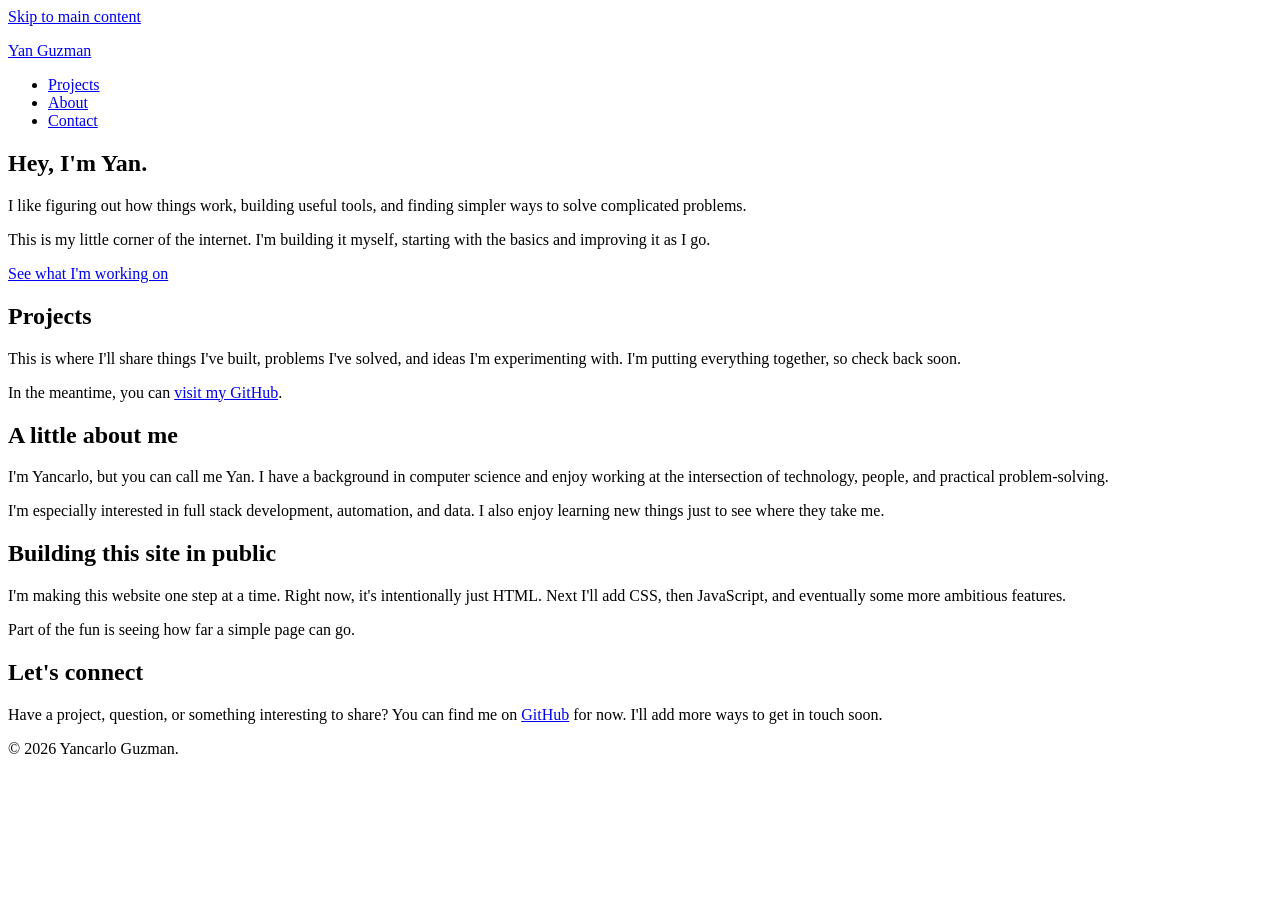
==== index.html @ 45ea5072 "Create index.html for personal website First version, only HTML" ====
<!doctype html>
<html lang="en">
<head>
  <meta charset="utf-8">
  <meta name="viewport" content="width=device-width, initial-scale=1">
  <meta name="description" content="Yancarlo (Yan) Guzman's personal website. Software development, projects, and a journey building for the web, one step at a time.">
  <meta name="author" content="Yancarlo Guzman">
  <link rel="canonical" href="https://yancarlo.com/">
  <title>Yan Guzman — Developer &amp; Problem Solver</title>
</head>
<body>
  <a href="#main-content">Skip to main content</a>

  <header>
    <p><a href="/">Yan Guzman</a></p>
    <nav aria-label="Main navigation">
      <ul>
        <li><a href="#projects">Projects</a></li>
        <li><a href="#about">About</a></li>
        <li><a href="#contact">Contact</a></li>
      </ul>
    </nav>
  </header>

  <main id="main-content">
    <section aria-labelledby="intro-heading">
      <h1 id="intro-heading">Hey, I'm Yan.</h1>
      <p>I like figuring out how things work, building useful tools, and finding simpler ways to solve complicated problems.</p>
      <p>This is my little corner of the internet. I'm building it myself, starting with the basics and improving it as I go.</p>
      <p><a href="#projects">See what I'm working on</a></p>
    </section>

    <section id="projects" aria-labelledby="projects-heading">
      <h2 id="projects-heading">Projects</h2>
      <p>This is where I'll share things I've built, problems I've solved, and ideas I'm experimenting with. I'm putting everything together, so check back soon.</p>
      <p>In the meantime, you can <a href="https://github.com/qittco">visit my GitHub</a>.</p>
    </section>

    <section id="about" aria-labelledby="about-heading">
      <h2 id="about-heading">A little about me</h2>
      <p>I'm Yancarlo, but you can call me Yan. I have a background in computer science and enjoy working at the intersection of technology, people, and practical problem-solving.</p>
      <p>I'm especially interested in full stack development, automation, and data. I also enjoy learning new things just to see where they take me.</p>
    </section>

    <section id="building" aria-labelledby="building-heading">
      <h2 id="building-heading">Building this site in public</h2>
      <p>I'm making this website one step at a time. Right now, it's intentionally just HTML. Next I'll add CSS, then JavaScript, and eventually some more ambitious features.</p>
      <p>Part of the fun is seeing how far a simple page can go.</p>
    </section>

    <section id="contact" aria-labelledby="contact-heading">
      <h2 id="contact-heading">Let's connect</h2>
      <p>Have a project, question, or something interesting to share? You can find me on <a href="https://github.com/qittco">GitHub</a> for now. I'll add more ways to get in touch soon.</p>
    </section>
  </main>

  <footer>
    <p>© 2026 Yancarlo Guzman.</p>
  </footer>
</body>
</html>
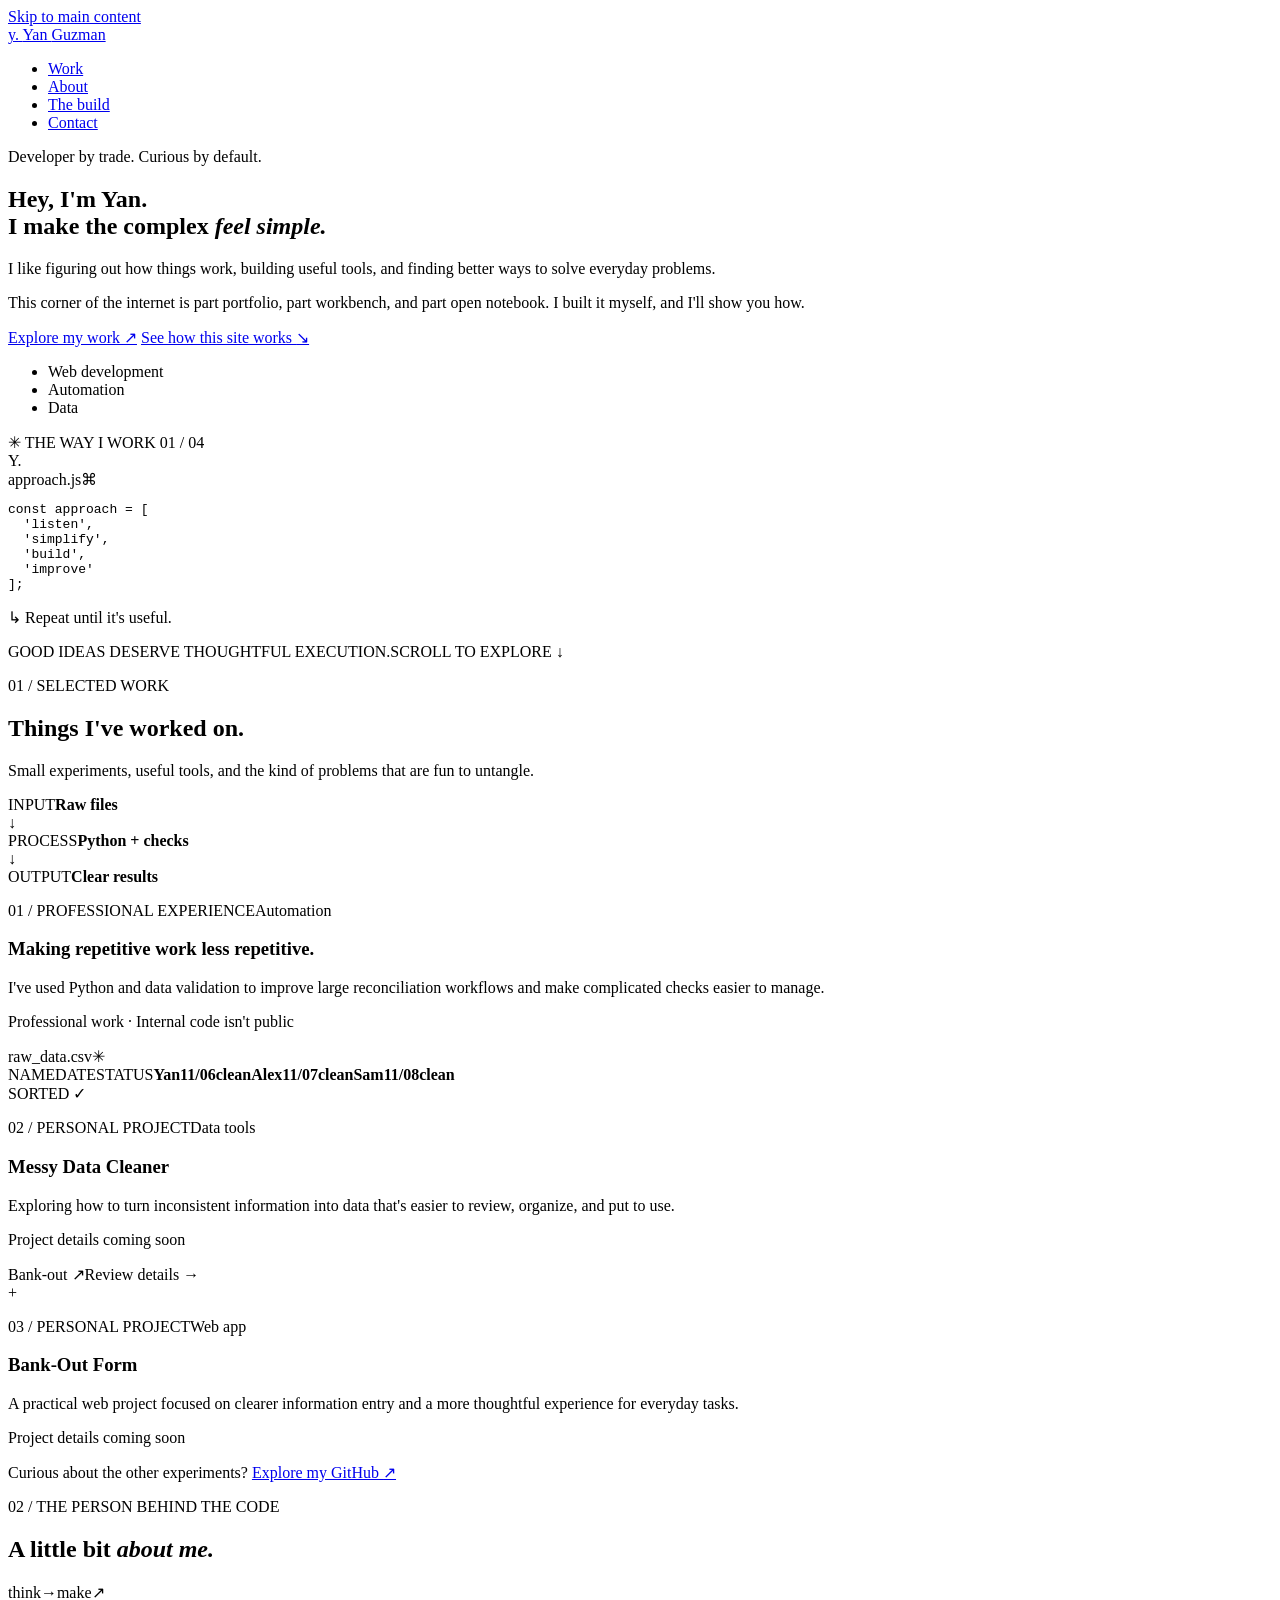
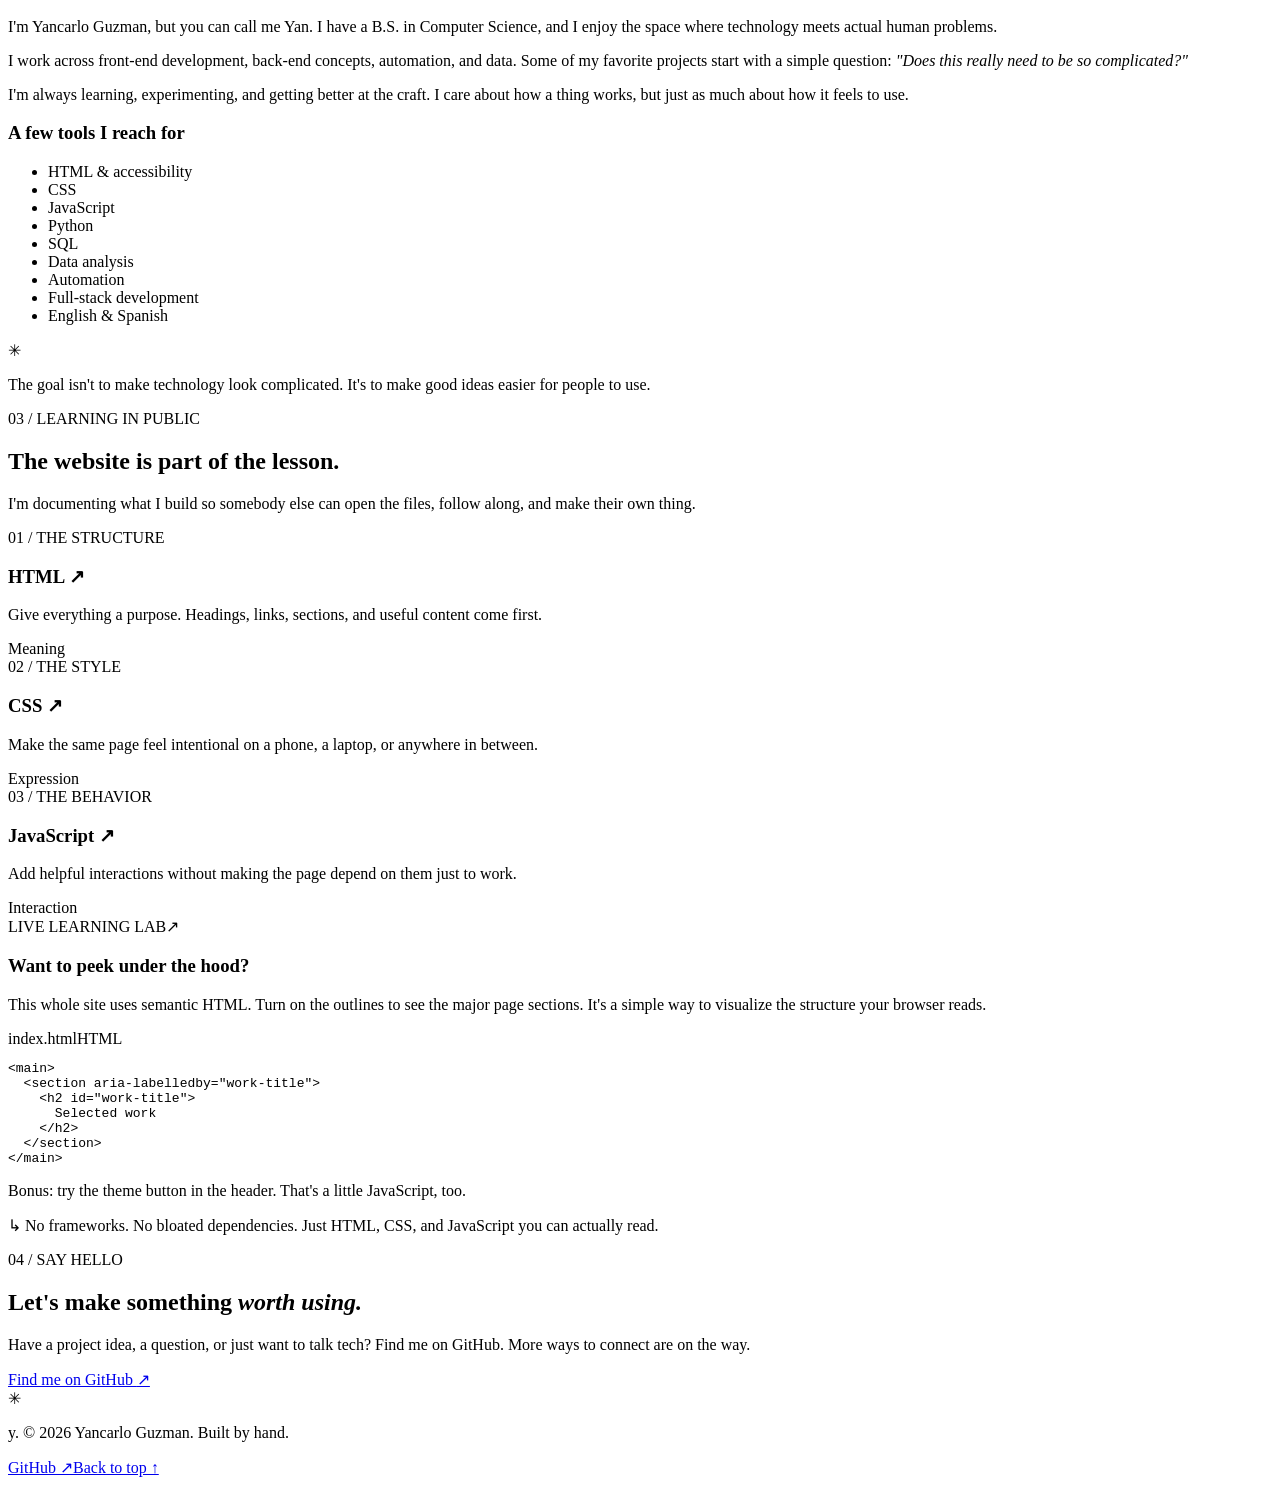
==== commit 4953e8d6: "Revise index.html for better SEO and accessibility Updated meta description and improved accessibili" ====
--- a/index.html
+++ b/index.html
@@ -3,59 +3,245 @@
 <head>
   <meta charset="utf-8">
   <meta name="viewport" content="width=device-width, initial-scale=1">
-  <meta name="description" content="Yancarlo (Yan) Guzman's personal website. Software development, projects, and a journey building for the web, one step at a time.">
+  <meta name="description" content="I'm Yan Guzman, a developer and problem solver working across the web, automation, and data. Explore my projects and follow along as I build in public.">
   <meta name="author" content="Yancarlo Guzman">
+  <meta name="theme-color" content="#f7f7f2">
+  <meta name="color-scheme" content="light dark">
+  <meta name="robots" content="index, follow">
   <link rel="canonical" href="https://yancarlo.com/">
+  <link rel="icon" href="./favicon.svg" type="image/svg+xml">
+
+  <!-- I give social shares their own headline and description. Otherwise, sites guess what to show. -->
+  <meta property="og:type" content="website">
+  <meta property="og:site_name" content="Yan Guzman">
+  <meta property="og:title" content="Yan Guzman — Developer & Problem Solver">
+  <meta property="og:description" content="Making complex ideas feel simple. Projects, practical problem-solving, and learning by building.">
+  <meta property="og:url" content="https://yancarlo.com/">
+  <meta property="og:image" content="https://yancarlo.com/og-card.png">
+  <meta property="og:image:width" content="1200">
+  <meta property="og:image:height" content="630">
+  <meta property="og:image:alt" content="Yan Guzman — I make the complex feel simple.">
+  <meta name="twitter:card" content="summary_large_image">
+
   <title>Yan Guzman — Developer &amp; Problem Solver</title>
+
+  <!-- Keeping files separate makes it easy to learn HTML, CSS, and JavaScript one layer at a time. -->
+  <link rel="stylesheet" href="./styles.css">
+  <script src="./script.js" defer></script>
+
+  <!-- This gives search engines a little structured context. It's data, not visible page content. -->
+  <script type="application/ld+json">
+    {
+      "@context": "https://schema.org",
+      "@type": "Person",
+      "name": "Yancarlo Guzman",
+      "alternateName": "Yan Guzman",
+      "url": "https://yancarlo.com/",
+      "description": "Developer and problem solver interested in web development, automation, and data.",
+      "sameAs": ["https://github.com/qittco"]
+    }
+  </script>
 </head>
-<body>
-  <a href="#main-content">Skip to main content</a>
-
-  <header>
-    <p><a href="/">Yan Guzman</a></p>
-    <nav aria-label="Main navigation">
-      <ul>
-        <li><a href="#projects">Projects</a></li>
-        <li><a href="#about">About</a></li>
-        <li><a href="#contact">Contact</a></li>
-      </ul>
-    </nav>
+<body id="top">
+  <!-- Keyboard users can skip the repeated navigation and go straight to the good stuff. -->
+  <a class="skip-link" href="#main-content">Skip to main content</a>
+
+  <header class="site-header" data-landmark="header">
+    <div class="container header-inner">
+      <a class="brand" href="#top" aria-label="Yan Guzman, back to top">
+        <span class="brand-mark" aria-hidden="true">y<span>.</span></span>
+        <span class="brand-name">Yan <span>Guzman</span></span>
+      </a>
+
+      <!-- These are ordinary links, so navigation works even when JavaScript is off. -->
+      <nav class="site-nav" aria-label="Main navigation">
+        <ul>
+          <li><a href="#projects">Work</a></li>
+          <li><a href="#about">About</a></li>
+          <li><a href="#building">The build</a></li>
+          <li><a href="#contact">Contact</a></li>
+        </ul>
+      </nav>
+
+      <!-- Hidden until JavaScript starts: I don't want a button that does nothing. -->
+      <button class="theme-toggle" type="button" data-theme-toggle aria-label="Switch color theme" hidden>
+        <span class="theme-symbol" data-theme-symbol aria-hidden="true">☾</span>
+        <span class="theme-toggle-text">Theme</span>
+      </button>
+    </div>
   </header>
 
-  <main id="main-content">
-    <section aria-labelledby="intro-heading">
-      <h1 id="intro-heading">Hey, I'm Yan.</h1>
-      <p>I like figuring out how things work, building useful tools, and finding simpler ways to solve complicated problems.</p>
-      <p>This is my little corner of the internet. I'm building it myself, starting with the basics and improving it as I go.</p>
-      <p><a href="#projects">See what I'm working on</a></p>
-    </section>
-
-    <section id="projects" aria-labelledby="projects-heading">
-      <h2 id="projects-heading">Projects</h2>
-      <p>This is where I'll share things I've built, problems I've solved, and ideas I'm experimenting with. I'm putting everything together, so check back soon.</p>
-      <p>In the meantime, you can <a href="https://github.com/qittco">visit my GitHub</a>.</p>
-    </section>
-
-    <section id="about" aria-labelledby="about-heading">
-      <h2 id="about-heading">A little about me</h2>
-      <p>I'm Yancarlo, but you can call me Yan. I have a background in computer science and enjoy working at the intersection of technology, people, and practical problem-solving.</p>
-      <p>I'm especially interested in full stack development, automation, and data. I also enjoy learning new things just to see where they take me.</p>
-    </section>
-
-    <section id="building" aria-labelledby="building-heading">
-      <h2 id="building-heading">Building this site in public</h2>
-      <p>I'm making this website one step at a time. Right now, it's intentionally just HTML. Next I'll add CSS, then JavaScript, and eventually some more ambitious features.</p>
-      <p>Part of the fun is seeing how far a simple page can go.</p>
-    </section>
-
-    <section id="contact" aria-labelledby="contact-heading">
-      <h2 id="contact-heading">Let's connect</h2>
-      <p>Have a project, question, or something interesting to share? You can find me on <a href="https://github.com/qittco">GitHub</a> for now. I'll add more ways to get in touch soon.</p>
+  <main id="main-content" tabindex="-1" data-landmark="main">
+    <!-- I use one H1 for the big introduction, then H2s for the main sections. -->
+    <section class="hero section" aria-labelledby="intro-heading" data-landmark="section · introduction">
+      <div class="container hero-grid">
+        <div class="hero-copy">
+          <p class="eyebrow"><span class="eyebrow-dot" aria-hidden="true"></span> Developer by trade. Curious by default.</p>
+          <h1 id="intro-heading">Hey, I'm Yan<span class="period">.</span><br><span class="hero-statement">I make the complex <em>feel simple.</em></span></h1>
+          <p class="hero-description">I like figuring out how things work, building useful tools, and finding better ways to solve everyday problems.</p>
+          <p class="hero-description hero-description-secondary">This corner of the internet is part portfolio, part workbench, and part open notebook. I built it myself, and I'll show you how.</p>
+          <div class="hero-actions">
+            <a class="button button-primary" href="#projects">Explore my work <span aria-hidden="true">↗</span></a>
+            <a class="text-link" href="#building">See how this site works <span aria-hidden="true">↘</span></a>
+          </div>
+          <ul class="hero-credentials" aria-label="Areas of focus">
+            <li>Web development</li>
+            <li>Automation</li>
+            <li>Data</li>
+          </ul>
+        </div>
+
+        <!-- This little code card is regular text, not a big image that needs downloading. -->
+        <aside class="hero-visual" aria-label="My approach to solving a problem">
+          <div class="visual-topline"><span class="tiny-star" aria-hidden="true">✳</span> THE WAY I WORK <span class="visual-coordinate" aria-hidden="true">01 / 04</span></div>
+          <div class="orbit orbit-one" aria-hidden="true"></div>
+          <div class="orbit orbit-two" aria-hidden="true"></div>
+          <div class="visual-center" aria-hidden="true"><span>Y<span class="period">.</span></span></div>
+          <div class="code-card">
+            <div class="code-card-top"><span class="window-dots" aria-hidden="true"><i></i><i></i><i></i></span><span>approach.js</span><span aria-hidden="true">⌘</span></div>
+            <pre><code><span class="code-purple">const</span> approach = [
+  <span class="code-lime">'listen'</span>,
+  <span class="code-lime">'simplify'</span>,
+  <span class="code-lime">'build'</span>,
+  <span class="code-lime">'improve'</span>
+];</code></pre>
+          </div>
+          <p class="visual-caption"><span class="caption-mark" aria-hidden="true">↳</span> Repeat until it's useful.</p>
+        </aside>
+      </div>
+      <div class="container">
+        <div class="hero-bottom"><span>GOOD IDEAS DESERVE THOUGHTFUL EXECUTION.</span><span class="hero-bottom-line" aria-hidden="true"></span><span>SCROLL TO EXPLORE ↓</span></div>
+      </div>
+    </section>
+
+    <section class="section projects-section" id="projects" aria-labelledby="projects-heading" data-landmark="section · projects">
+      <div class="container">
+        <div class="section-heading">
+          <div>
+            <p class="section-kicker"><span>01</span> / SELECTED WORK</p>
+            <h2 id="projects-heading">Things I've worked on<span class="period">.</span></h2>
+          </div>
+          <p>Small experiments, useful tools, and the kind of problems that are fun to untangle.</p>
+        </div>
+
+        <!-- Honest project cards beat placeholder links. I only link to work when I have a real page to show. -->
+        <div class="project-grid">
+          <article class="project-card project-card-featured">
+            <div class="project-art project-art-flow" aria-hidden="true">
+              <div class="flow-node"><span>INPUT</span><strong>Raw files</strong></div>
+              <div class="flow-connector"><span>↓</span></div>
+              <div class="flow-node flow-node-active"><span>PROCESS</span><strong>Python + checks</strong></div>
+              <div class="flow-connector"><span>↓</span></div>
+              <div class="flow-node"><span>OUTPUT</span><strong>Clear results</strong></div>
+            </div>
+            <div class="project-body">
+              <p class="project-meta"><span>01 / PROFESSIONAL EXPERIENCE</span><span class="project-tag">Automation</span></p>
+              <h3>Making repetitive work less repetitive.</h3>
+              <p>I've used Python and data validation to improve large reconciliation workflows and make complicated checks easier to manage.</p>
+              <p class="project-disclosure">Professional work · Internal code isn't public</p>
+            </div>
+          </article>
+
+          <article class="project-card">
+            <div class="project-art project-art-data" aria-hidden="true">
+              <div class="data-window">
+                <div class="data-window-heading"><span>raw_data.csv</span><span>✳</span></div>
+                <div class="data-table"><span>NAME</span><span>DATE</span><span>STATUS</span><b>Yan</b><b>11/06</b><b class="data-pill">clean</b><b>Alex</b><b>11/07</b><b class="data-pill">clean</b><b>Sam</b><b>11/08</b><b class="data-pill">clean</b></div>
+              </div>
+              <span class="art-stamp">SORTED ✓</span>
+            </div>
+            <div class="project-body">
+              <p class="project-meta"><span>02 / PERSONAL PROJECT</span><span class="project-tag">Data tools</span></p>
+              <h3>Messy Data Cleaner</h3>
+              <p>Exploring how to turn inconsistent information into data that's easier to review, organize, and put to use.</p>
+              <p class="project-disclosure">Project details coming soon</p>
+            </div>
+          </article>
+
+          <article class="project-card">
+            <div class="project-art project-art-form" aria-hidden="true">
+              <div class="form-mockup"><span class="form-mockup-title">Bank-out <span>↗</span></span><span class="form-mockup-line"></span><span class="form-mockup-line short"></span><span class="form-mockup-button">Review details <span>→</span></span></div>
+              <span class="form-cross" aria-hidden="true">+</span>
+            </div>
+            <div class="project-body">
+              <p class="project-meta"><span>03 / PERSONAL PROJECT</span><span class="project-tag">Web app</span></p>
+              <h3>Bank-Out Form</h3>
+              <p>A practical web project focused on clearer information entry and a more thoughtful experience for everyday tasks.</p>
+              <p class="project-disclosure">Project details coming soon</p>
+            </div>
+          </article>
+        </div>
+        <p class="projects-followup">Curious about the other experiments? <a class="inline-link" href="https://github.com/qittco" target="_blank" rel="noopener noreferrer">Explore my GitHub <span aria-hidden="true">↗</span></a></p>
+      </div>
+    </section>
+
+    <section class="section about-section" id="about" aria-labelledby="about-heading" data-landmark="section · about">
+      <div class="container about-grid">
+        <div class="about-heading">
+          <p class="section-kicker"><span>02</span> / THE PERSON BEHIND THE CODE</p>
+          <h2 id="about-heading">A little bit <em>about me.</em></h2>
+          <div class="about-doodle" aria-hidden="true"><span>think</span><span>→</span><span>make</span><span>↗</span></div>
+        </div>
+        <div class="about-content">
+          <p class="about-lead">I'm Yancarlo Guzman, but you can call me Yan. I have a B.S. in Computer Science, and I enjoy the space where technology meets actual human problems.</p>
+          <p>I work across front-end development, back-end concepts, automation, and data. Some of my favorite projects start with a simple question: <em>"Does this really need to be so complicated?"</em></p>
+          <p>I'm always learning, experimenting, and getting better at the craft. I care about how a thing works, but just as much about how it feels to use.</p>
+          <h3 class="subheading">A few tools I reach for</h3>
+          <ul class="skill-tags" aria-label="Technical interests and tools">
+            <li>HTML &amp; accessibility</li><li>CSS</li><li>JavaScript</li><li>Python</li><li>SQL</li><li>Data analysis</li><li>Automation</li><li>Full-stack development</li><li>English &amp; Spanish</li>
+          </ul>
+          <div class="about-note"><span aria-hidden="true">✳</span><p>The goal isn't to make technology look complicated. It's to make good ideas easier for people to use.</p></div>
+        </div>
+      </div>
+    </section>
+
+    <section class="section building-section" id="building" aria-labelledby="building-heading" data-landmark="section · building in public">
+      <div class="container">
+        <div class="section-heading building-heading">
+          <div><p class="section-kicker"><span>03</span> / LEARNING IN PUBLIC</p><h2 id="building-heading">The website is part of the lesson<span class="period">.</span></h2></div>
+          <p>I'm documenting what I build so somebody else can open the files, follow along, and make their own thing.</p>
+        </div>
+        <div class="building-grid">
+          <div class="building-layers">
+            <article class="layer-card"><span class="layer-number">01 / THE STRUCTURE</span><div><h3>HTML <span aria-hidden="true">↗</span></h3><p>Give everything a purpose. Headings, links, sections, and useful content come first.</p></div><span class="layer-chip">Meaning</span></article>
+            <article class="layer-card"><span class="layer-number">02 / THE STYLE</span><div><h3>CSS <span aria-hidden="true">↗</span></h3><p>Make the same page feel intentional on a phone, a laptop, or anywhere in between.</p></div><span class="layer-chip">Expression</span></article>
+            <article class="layer-card"><span class="layer-number">03 / THE BEHAVIOR</span><div><h3>JavaScript <span aria-hidden="true">↗</span></h3><p>Add helpful interactions without making the page depend on them just to work.</p></div><span class="layer-chip">Interaction</span></article>
+          </div>
+          <div class="build-lab">
+            <div class="lab-heading"><span class="lab-dot" aria-hidden="true"></span><span>LIVE LEARNING LAB</span><span aria-hidden="true">↗</span></div>
+            <h3>Want to peek under the hood?</h3>
+            <p>This whole site uses semantic HTML. Turn on the outlines to see the major page sections. It's a simple way to visualize the structure your browser reads.</p>
+            <div class="lab-code"><div class="lab-code-heading"><span>index.html</span><span>HTML</span></div><pre><code><span class="lab-code-blue">&lt;main&gt;</span>
+  <span class="lab-code-blue">&lt;section</span> aria-labelledby="work-title"<span class="lab-code-blue">&gt;</span>
+    <span class="lab-code-blue">&lt;h2</span> id="work-title"<span class="lab-code-blue">&gt;</span>
+      Selected work
+    <span class="lab-code-blue">&lt;/h2&gt;</span>
+  <span class="lab-code-blue">&lt;/section&gt;</span>
+<span class="lab-code-blue">&lt;/main&gt;</span></code></pre></div>
+            <!-- This button becomes available only when script.js is running. -->
+            <button class="button button-lab" type="button" data-outline-toggle aria-pressed="false" hidden><span data-outline-label>Show semantic outlines</span> <span aria-hidden="true">✳</span></button>
+            <p class="lab-footnote">Bonus: try the theme button in the header. That's a little JavaScript, too.</p>
+          </div>
+        </div>
+        <p class="build-principle"><span aria-hidden="true">↳</span> No frameworks. No bloated dependencies. Just HTML, CSS, and JavaScript you can actually read.</p>
+      </div>
+    </section>
+
+    <section class="section contact-section" id="contact" aria-labelledby="contact-heading" data-landmark="section · contact">
+      <div class="container contact-inner">
+        <p class="section-kicker"><span>04</span> / SAY HELLO</p>
+        <h2 id="contact-heading">Let's make something <em>worth using.</em></h2>
+        <div class="contact-bottom"><p>Have a project idea, a question, or just want to talk tech? Find me on GitHub. More ways to connect are on the way.</p><a class="button button-contact" href="https://github.com/qittco" target="_blank" rel="noopener noreferrer">Find me on GitHub <span aria-hidden="true">↗</span></a></div>
+        <span class="contact-spark" aria-hidden="true">✳</span>
+      </div>
     </section>
   </main>
 
-  <footer>
-    <p>© 2026 Yancarlo Guzman.</p>
+  <footer class="site-footer" data-landmark="footer">
+    <div class="container footer-inner">
+      <p><span class="footer-brand">y<span class="period">.</span></span> © <span data-year>2026</span> Yancarlo Guzman. Built by hand.</p>
+      <div class="footer-links"><a href="https://github.com/qittco" target="_blank" rel="noopener noreferrer">GitHub ↗</a><a href="#top">Back to top ↑</a></div>
+    </div>
   </footer>
 </body>
 </html>
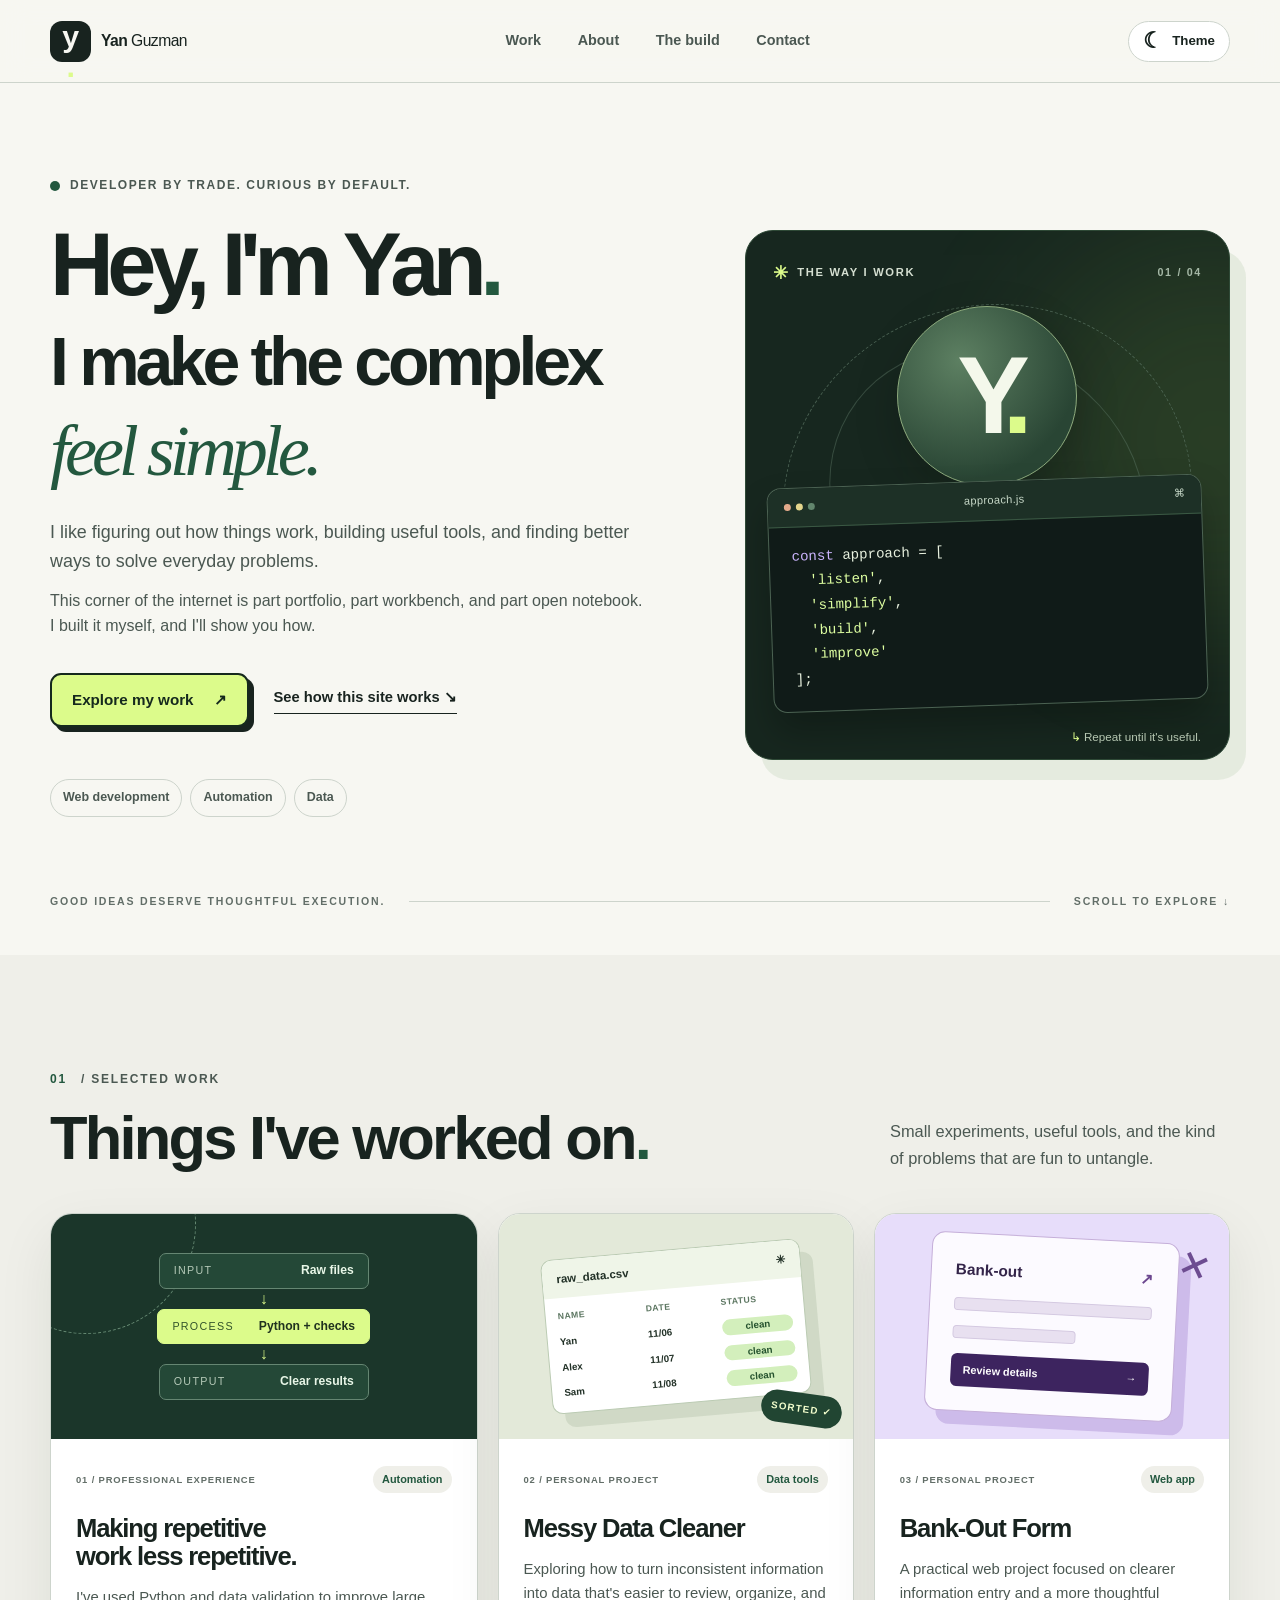
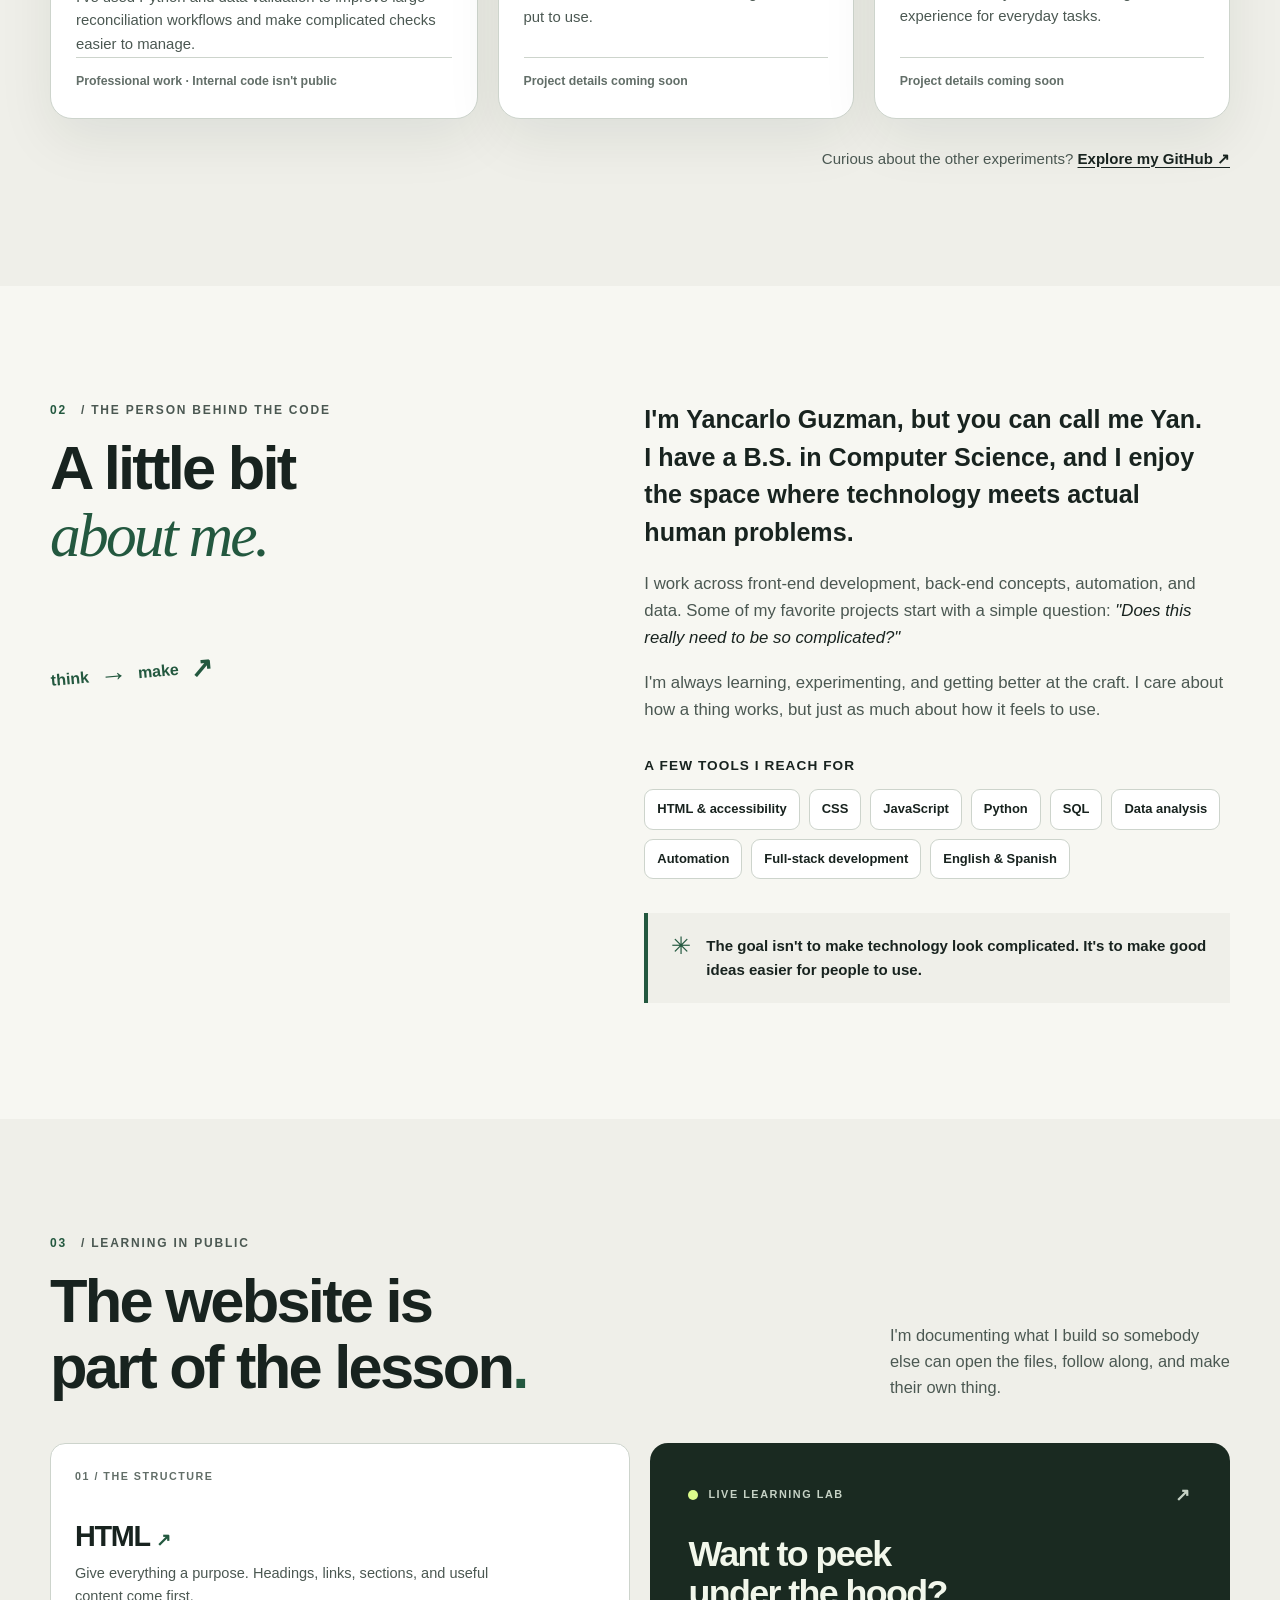
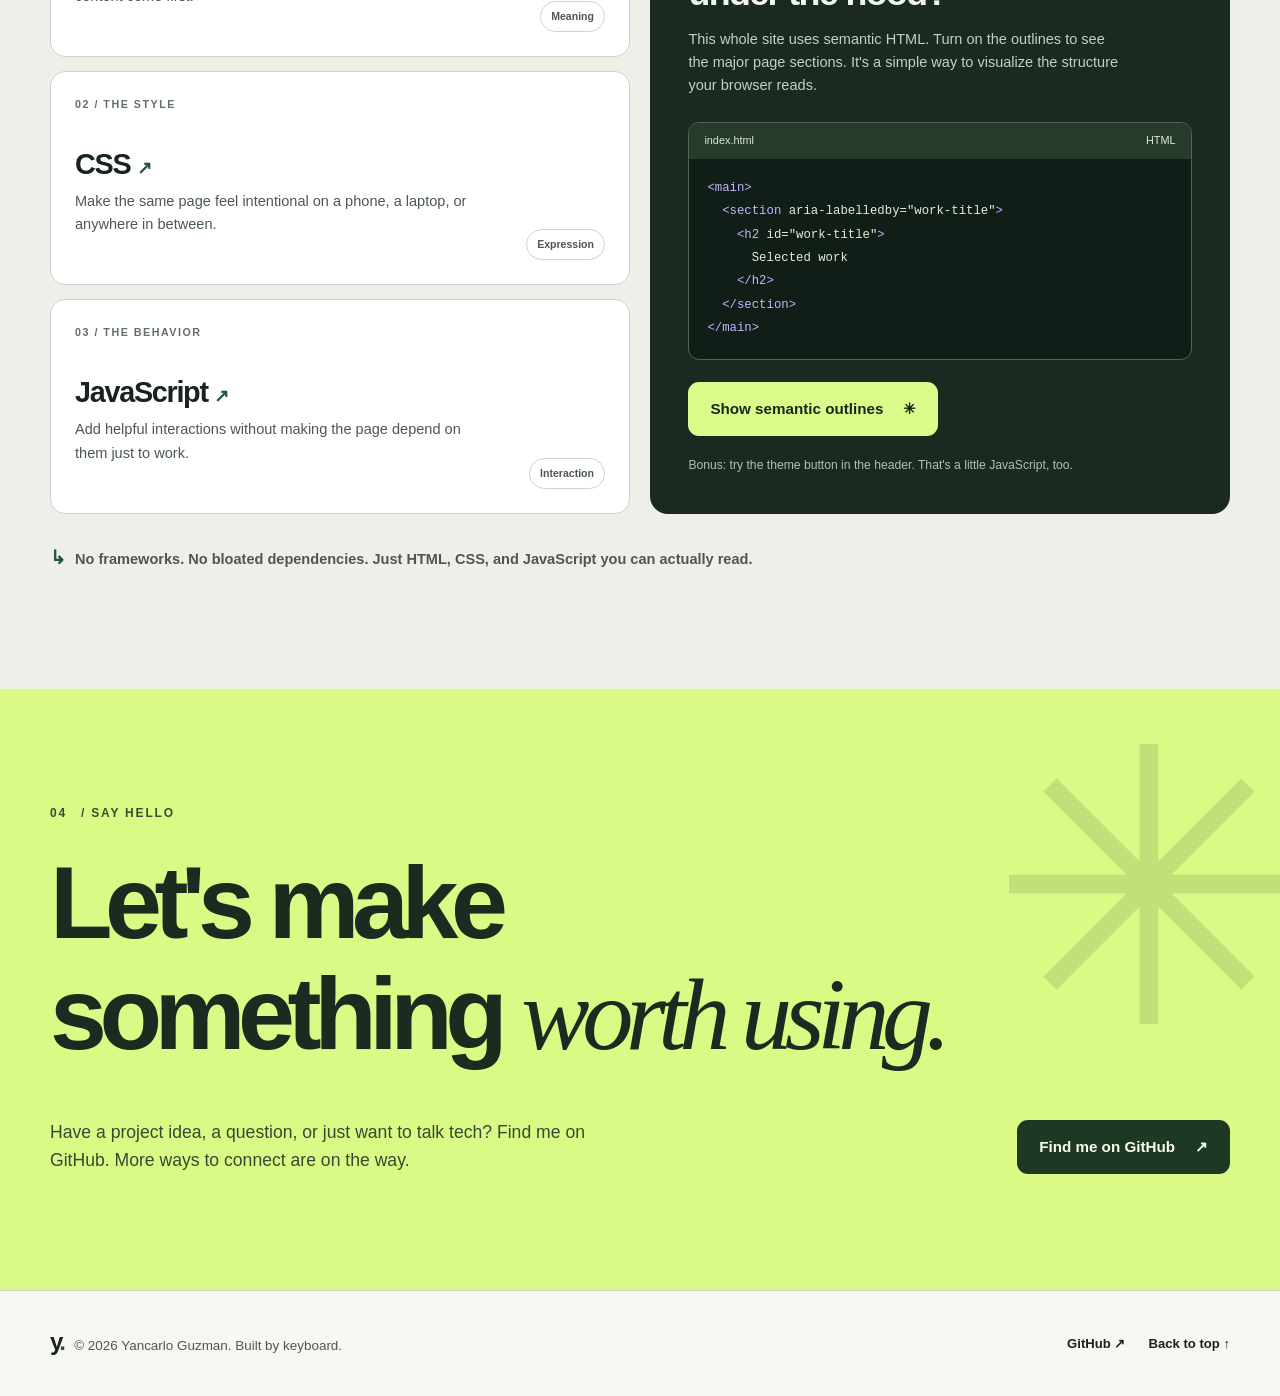
==== commit 57620a70: "Change footer text from 'Built by hand' to 'Built by keyboard' Sounds better when reading" ====
--- a/index.html
+++ b/index.html
@@ -239,7 +239,7 @@
 
   <footer class="site-footer" data-landmark="footer">
     <div class="container footer-inner">
-      <p><span class="footer-brand">y<span class="period">.</span></span> © <span data-year>2026</span> Yancarlo Guzman. Built by hand.</p>
+      <p><span class="footer-brand">y<span class="period">.</span></span> © <span data-year>2026</span> Yancarlo Guzman. Built by keyboard.</p>
       <div class="footer-links"><a href="https://github.com/qittco" target="_blank" rel="noopener noreferrer">GitHub ↗</a><a href="#top">Back to top ↑</a></div>
     </div>
   </footer>
--- a/styles.css
+++ b/styles.css
@@ -0,0 +1,325 @@
+/*
+  Hey, Yan here! This is the entire visual layer of my site.
+  No framework, no giant design system, and no mystery files.
+  If you're new to CSS, start with the variables below. They're the site's control panel.
+*/
+
+/* A little CSS organization goes a long way on bigger projects. */
+@layer reset, base, layout, components, responsive;
+
+@layer reset {
+  *, *::before, *::after { box-sizing: border-box; }
+  html { scroll-behavior: smooth; }
+  body, h1, h2, h3, p, ul, pre { margin: 0; }
+  ul { padding: 0; }
+  button, input, textarea { font: inherit; }
+  img, svg { max-width: 100%; }
+  button { cursor: pointer; }
+  [hidden] { display: none !important; }
+}
+
+@layer base {
+  :root {
+    /* Changing these few values changes the vibe of nearly the whole site. */
+    color-scheme: light;
+    --background: #f7f7f2;
+    --surface: #ffffff;
+    --surface-muted: #efefe9;
+    --ink: #18231f;
+    --muted: #4b5852;
+    --subtle: #626e68;
+    --border: #cdd4cc;
+    --accent: #dcfb8b;
+    --accent-deep: #23583f;
+    --accent-ink: #15291d;
+    --panel: #17251f;
+    --panel-ink: #f5f8ed;
+    --shadow: 0 20px 55px rgb(18 34 25 / 8%);
+    --radius: 22px;
+    --font: -apple-system, BlinkMacSystemFont, "Segoe UI", Helvetica, Arial, sans-serif;
+    --container: 1180px;
+  }
+
+  /* The dark theme is the same design with a different set of ingredients. */
+  :root[data-theme="dark"] {
+    color-scheme: dark;
+    --background: #121b17;
+    --surface: #1b2821;
+    --surface-muted: #233027;
+    --ink: #f4f7ee;
+    --muted: #c1cabe;
+    --subtle: #a4b2a8;
+    --border: #3a4b40;
+    --accent: #dcfb8b;
+    --accent-deep: #dcfb8b;
+    --accent-ink: #15291d;
+    --panel: #26382d;
+    --panel-ink: #f5f8ed;
+    --shadow: 0 20px 55px rgb(0 0 0 / 20%);
+  }
+
+  body { background: var(--background); color: var(--ink); font-family: var(--font); line-height: 1.6; -webkit-font-smoothing: antialiased; }
+  a { color: inherit; text-underline-offset: .2em; }
+  a:hover { text-decoration-thickness: 2px; }
+  :focus-visible { outline: 3px solid var(--accent-deep); outline-offset: 4px; }
+  ::selection { color: var(--accent-ink); background: var(--accent); }
+  h1, h2, h3 { line-height: 1.08; letter-spacing: -.045em; text-wrap: balance; }
+  p { text-wrap: pretty; }
+  .period { color: var(--accent-deep); }
+  section[id] { scroll-margin-top: 115px; }
+  .skip-link { position: fixed; top: 8px; left: 8px; z-index: 1000; background: var(--accent); color: var(--accent-ink); padding: 10px 15px; border: 2px solid var(--accent-ink); border-radius: 10px; transform: translateY(-160%); text-decoration: none; font-weight: 700; }
+  .skip-link:focus { transform: translateY(0); }
+}
+
+@layer layout {
+  /* A width cap keeps wide desktop screens comfortable to read. */
+  .container { width: min(var(--container), calc(100% - 56px)); margin-inline: auto; }
+  .section { padding-block: clamp(70px, 9vw, 124px); }
+  .section-kicker { display: flex; gap: 14px; align-items: center; font-weight: 800; font-size: .75rem; letter-spacing: .15em; color: var(--muted); }
+  .section-kicker span { color: var(--accent-deep); }
+  .section-heading { display: flex; gap: 45px; justify-content: space-between; align-items: end; margin-bottom: 42px; }
+  .section-heading h2, .about-heading h2 { font-size: clamp(2.35rem, 4.8vw, 4.5rem); margin-top: 15px; max-width: 750px; }
+  .section-heading > p { max-width: 340px; color: var(--muted); font-size: 1.025rem; }
+}
+
+@layer components {
+  /* Header: no burger menu necessary. A wrapping nav is easier to use and maintain. */
+  .site-header { position: sticky; top: 0; z-index: 50; border-bottom: 1px solid var(--border); background: var(--background); }
+  @supports (backdrop-filter: blur(12px)) { .site-header { background: color-mix(in srgb, var(--background), transparent 7%); backdrop-filter: blur(14px); } }
+  .header-inner { display: flex; align-items: center; justify-content: space-between; min-height: 82px; gap: 24px; }
+  .brand { display: flex; gap: 10px; align-items: center; text-decoration: none; flex-shrink: 0; }
+  .brand-mark { width: 41px; height: 41px; display: grid; place-items: center; background: var(--ink); color: var(--background); border-radius: 12px; font-size: 1.9rem; line-height: 1; font-weight: 850; letter-spacing: -.12em; padding-right: 3px; }
+  .brand-mark span { color: var(--accent); }
+  .brand-name { font-size: .98rem; font-weight: 800; letter-spacing: -.035em; }
+  .brand-name span { font-weight: 480; }
+  .site-nav ul { list-style: none; display: flex; flex-wrap: wrap; gap: clamp(16px, 2.7vw, 35px); align-items: center; }
+  .site-nav a { display: inline-block; color: var(--muted); text-decoration: none; font-size: .9rem; font-weight: 650; padding: 9px 1px; transition: color .15s ease; }
+  .site-nav a:hover { color: var(--ink); }
+  .theme-toggle { display: inline-flex; gap: 9px; align-items: center; justify-content: center; color: var(--ink); background: var(--surface); border: 1px solid var(--border); border-radius: 999px; min-height: 41px; padding: 7px 14px; font-weight: 650; font-size: .83rem; transition: border-color .15s ease, transform .15s ease; }
+  .theme-toggle:hover { border-color: var(--accent-deep); transform: translateY(-1px); }
+  .theme-symbol { line-height: 1; font-size: 1.35rem; }
+
+  /* I keep the top area spacious so the introduction does the heavy lifting. */
+  .hero { padding-top: clamp(62px, 7vw, 112px); padding-bottom: 20px; overflow: clip; }
+  .hero-grid { display: grid; grid-template-columns: 1.12fr .88fr; gap: clamp(35px, 6vw, 90px); align-items: center; }
+  .eyebrow { display: inline-flex; align-items: center; gap: 10px; font-size: .75rem; font-weight: 800; letter-spacing: .13em; text-transform: uppercase; color: var(--muted); margin-bottom: 25px; }
+  .eyebrow-dot, .lab-dot { width: 10px; height: 10px; background: var(--accent-deep); border-radius: 50%; flex-shrink: 0; }
+  .hero h1 { font-size: clamp(3.8rem, 6.9vw, 6.8rem); line-height: 1.02; letter-spacing: -.074em; max-width: 770px; }
+  .hero-statement { font-size: .77em; font-weight: 750; letter-spacing: -.063em; }
+  .hero-statement em { font-family: Georgia, "Times New Roman", serif; font-size: 1.06em; font-weight: 400; letter-spacing: -.07em; color: var(--accent-deep); }
+  .hero-description { max-width: 600px; margin-top: 28px; font-size: clamp(1.06rem, 1.4vw, 1.22rem); color: var(--muted); }
+  .hero-description-secondary { margin-top: 12px; font-size: 1rem; }
+  .hero-actions { display: flex; flex-wrap: wrap; gap: 25px; align-items: center; margin-top: 34px; }
+  .button { display: inline-flex; align-items: center; justify-content: center; gap: 20px; min-height: 53px; padding: 13px 20px; border-radius: 11px; font-size: .95rem; font-weight: 800; text-decoration: none; border: 2px solid transparent; transition: transform .2s ease, box-shadow .2s ease, background-color .2s ease; }
+  .button:hover { transform: translateY(-3px); }
+  .button-primary { color: var(--accent-ink); background: var(--accent); border-color: var(--accent-ink); box-shadow: 5px 5px 0 var(--ink); }
+  .button-primary:hover { box-shadow: 7px 7px 0 var(--ink); }
+  .text-link { text-decoration: none; color: var(--ink); font-weight: 750; font-size: .92rem; border-bottom: 1px solid currentColor; padding-bottom: 3px; }
+  .text-link:hover { color: var(--accent-deep); }
+  .hero-credentials { margin-top: 52px; list-style: none; display: flex; flex-wrap: wrap; gap: 8px; }
+  .hero-credentials li { color: var(--muted); font-size: .78rem; font-weight: 750; padding: 8px 12px; border-radius: 999px; border: 1px solid var(--border); }
+
+  /* The art is made entirely with CSS and text, so it scales sharply on any screen. */
+  .hero-visual { min-height: 530px; position: relative; overflow: hidden; isolation: isolate; background: #17271f; color: #f4f8eb; border: 1px solid #2e4936; border-radius: 28px; box-shadow: 16px 20px 0 rgb(122 162 104 / 14%); padding: 27px; }
+  .hero-visual::before { content: ""; position: absolute; width: 390px; height: 390px; border-radius: 50%; background: #acdf59; filter: blur(80px); opacity: .12; top: 12px; right: -180px; z-index: -1; }
+  .visual-topline { display: flex; justify-content: space-between; align-items: center; gap: 8px; font-size: .7rem; letter-spacing: .15em; font-weight: 800; color: #d5dfd1; }
+  .tiny-star { font-size: 1.15rem; color: var(--accent); }
+  .visual-coordinate { margin-left: auto; color: #a5b8a6; font-size: .67rem; }
+  .orbit { position: absolute; border: 1px dashed #5e7867; border-radius: 50%; inset: 75px 35px 65px; opacity: .65; transform: rotate(-24deg); }
+  .orbit-two { inset: 123px 77px 112px; transform: rotate(37deg); border-style: solid; opacity: .45; }
+  .visual-center { position: absolute; top: 75px; left: 50%; transform: translateX(-50%); width: 180px; height: 180px; border-radius: 50%; display: grid; place-items: center; background: radial-gradient(circle at 35% 30%, #5d8062, #294534 70%); border: 1px solid #8daa7d; box-shadow: 0 15px 45px rgb(0 0 0 / 20%); font-size: 6.8rem; font-weight: 900; letter-spacing: -.14em; line-height: 1; }
+  .visual-center .period { color: var(--accent); }
+  .code-card { position: absolute; bottom: 52px; left: 24px; right: 24px; background: #101b18; border: 1px solid #4b6252; box-shadow: 0 20px 35px rgb(0 0 0 / 25%); border-radius: 14px; overflow: hidden; transform: rotate(-2deg); }
+  .code-card-top { background: #1d3026; border-bottom: 1px solid #3b5944; display: flex; justify-content: space-between; align-items: center; padding: 10px 16px; color: #c7d8c8; font-size: .69rem; letter-spacing: .03em; }
+  .window-dots { display: flex; gap: 5px; }
+  .window-dots i { background: #62866d; border-radius: 50%; width: 7px; height: 7px; }
+  .window-dots i:first-child { background: #e2a98a; }
+  .window-dots i:nth-child(2) { background: #e4d58c; }
+  .code-card pre { overflow-x: auto; padding: 17px 22px 20px; color: #e8f1df; font-size: .88rem; line-height: 1.75; font-family: ui-monospace, SFMono-Regular, Menlo, Consolas, monospace; }
+  .code-purple { color: #cdb6ff; }
+  .code-lime { color: #deffa1; }
+  .visual-caption { position: absolute; right: 28px; bottom: 12px; font-size: .73rem; color: #b6c7b2; }
+  .caption-mark { color: var(--accent); }
+  .hero-bottom { display: flex; gap: 24px; align-items: center; margin-top: 76px; padding-bottom: 25px; color: var(--subtle); font-size: .66rem; font-weight: 800; letter-spacing: .17em; }
+  .hero-bottom-line { flex: 1; height: 1px; background: var(--border); }
+
+  /* Project cards are articles because each one can stand on its own. */
+  .projects-section { background: var(--surface-muted); }
+  .project-grid { display: grid; grid-template-columns: 1.2fr 1fr 1fr; gap: 20px; align-items: stretch; }
+  .project-card { background: var(--surface); border-radius: var(--radius); border: 1px solid var(--border); overflow: hidden; box-shadow: var(--shadow); display: flex; flex-direction: column; transition: transform .2s ease, box-shadow .2s ease; }
+  .project-card:hover { transform: translateY(-5px); box-shadow: 0 26px 60px rgb(18 34 25 / 12%); }
+  .project-art { position: relative; min-height: 225px; overflow: hidden; display: flex; align-items: center; justify-content: center; }
+  .project-art-flow { background: #1b362a; flex-direction: column; gap: 2px; color: #e8f6e7; }
+  .project-art-flow::before { content: ""; position: absolute; width: 220px; height: 220px; border-radius: 50%; border: 1px dashed #658972; left: -75px; top: -100px; }
+  .flow-node { z-index: 1; display: flex; gap: 25px; align-items: center; justify-content: space-between; min-width: 210px; padding: 7px 14px; border-radius: 7px; border: 1px solid #658672; background: #244837; font-size: .67rem; }
+  .flow-node span { color: #b6cab9; letter-spacing: .12em; }
+  .flow-node strong { font-size: .76rem; }
+  .flow-node-active { background: var(--accent); color: #20321f; border-color: var(--accent); }
+  .flow-node-active span { color: #33542a; }
+  .flow-connector { line-height: 1; color: var(--accent); }
+  .project-art-data { background: #e3e9d9; padding: 35px; }
+  .data-window { width: 100%; max-width: 260px; background: #fff; color: #223127; box-shadow: 12px 14px 0 rgb(64 96 59 / 12%); border: 1px solid #bbcbb3; border-radius: 11px; transform: rotate(-5deg); overflow: hidden; }
+  .data-window-heading { display: flex; align-items: center; justify-content: space-between; background: #eff5e8; padding: 10px 14px; font-weight: 750; font-size: .72rem; }
+  .data-table { display: grid; grid-template-columns: 1fr .85fr .8fr; padding: 12px; row-gap: 10px; font-size: .61rem; }
+  .data-table span { font-size: .54rem; letter-spacing: .06em; color: #5c7661; font-weight: 800; }
+  .data-table b { font-weight: 650; }
+  .data-table .data-pill { background: #d3efbc; color: #25522e; text-align: center; border-radius: 999px; }
+  .art-stamp { position: absolute; right: 11px; bottom: 14px; background: #214532; color: #f4ffce; border-radius: 999px; font-size: .61rem; letter-spacing: .12em; padding: 8px 10px; font-weight: 800; transform: rotate(8deg); }
+  .project-art-form { background: #e7ddfa; }
+  .form-mockup { display: flex; flex-direction: column; gap: 15px; min-width: 70%; padding: 24px; background: #fcfaff; color: #332449; border: 1px solid #c5afd9; border-radius: 13px; box-shadow: 12px 13px 0 #cdbbea; transform: rotate(3deg); }
+  .form-mockup-title { display: flex; justify-content: space-between; font-size: .96rem; font-weight: 850; }
+  .form-mockup-title span { color: #6c478f; }
+  .form-mockup-line { background: #e8e0f0; border: 1px solid #d4c9e1; height: 13px; border-radius: 4px; }
+  .form-mockup-line.short { width: 62%; }
+  .form-mockup-button { background: #3d245f; color: #fff; border-radius: 6px; padding: 8px 12px; display: flex; justify-content: space-between; font-size: .68rem; font-weight: 700; }
+  .form-cross { position: absolute; right: 18px; top: 6px; font-size: 3.5rem; color: #6d4c91; transform: rotate(-25deg); }
+  .project-body { padding: 27px 25px 26px; display: flex; flex: 1; flex-direction: column; }
+  .project-meta { display: flex; flex-wrap: wrap; justify-content: space-between; gap: 8px; align-items: center; font-size: .59rem; font-weight: 800; letter-spacing: .09em; color: var(--subtle); }
+  .project-tag { color: var(--accent-deep); background: var(--surface-muted); font-size: .68rem; letter-spacing: 0; font-weight: 800; border-radius: 999px; padding: 5px 9px; }
+  .project-body h3 { font-size: clamp(1.38rem, 2vw, 1.85rem); margin-top: 22px; }
+  .project-body > p:not(.project-meta) { color: var(--muted); font-size: .93rem; margin-top: 15px; }
+  .project-body .project-disclosure { font-size: .77rem !important; font-weight: 700; color: var(--subtle) !important; border-top: 1px solid var(--border); padding-top: 14px; margin-top: auto !important; }
+  .projects-followup { margin-top: 28px; color: var(--muted); text-align: right; font-size: .94rem; }
+  .inline-link { color: var(--ink); font-weight: 800; }
+
+  /* The About section breaks up the card layouts and makes the site feel more human. */
+  .about-grid { display: grid; grid-template-columns: .9fr 1.1fr; gap: clamp(35px, 9vw, 120px); }
+  .about-heading h2 em { display: block; color: var(--accent-deep); font-weight: 450; font-family: Georgia, "Times New Roman", serif; }
+  .about-doodle { display: flex; align-items: center; gap: 11px; margin-top: 70px; font-size: 1rem; font-weight: 800; color: var(--accent-deep); transform: rotate(-5deg); }
+  .about-doodle span:nth-child(2), .about-doodle span:nth-child(4) { font-size: 1.7rem; }
+  .about-content > p { margin-bottom: 19px; color: var(--muted); font-size: 1.05rem; }
+  .about-content .about-lead { color: var(--ink); font-size: clamp(1.25rem, 2vw, 1.57rem); font-weight: 650; line-height: 1.5; }
+  .about-content em { color: var(--ink); }
+  .subheading { font-size: .85rem; letter-spacing: .08em; margin: 35px 0 15px; text-transform: uppercase; }
+  .skill-tags { display: flex; flex-wrap: wrap; list-style: none; gap: 9px; }
+  .skill-tags li { border: 1px solid var(--border); border-radius: 9px; padding: 9px 12px; font-size: .81rem; font-weight: 700; background: var(--surface); }
+  .about-note { margin-top: 34px; background: var(--surface-muted); border-left: 4px solid var(--accent-deep); padding: 21px 23px; display: flex; gap: 15px; align-items: start; }
+  .about-note > span { font-size: 1.5rem; line-height: 1; color: var(--accent-deep); }
+  .about-note p { font-size: .94rem; font-weight: 650; }
+
+  /* Three layers of the web, with a tiny interactive lab on the right. */
+  .building-section { background: var(--surface-muted); }
+  .building-heading h2 { max-width: 680px; }
+  .building-grid { display: grid; grid-template-columns: minmax(0, 1fr) minmax(0, 1fr); gap: 20px; align-items: stretch; }
+  .building-layers, .build-lab { min-width: 0; }
+  .building-layers { display: flex; flex-direction: column; gap: 14px; }
+  .layer-card { display: grid; grid-template-columns: 1fr auto; gap: 12px 28px; border: 1px solid var(--border); background: var(--surface); border-radius: 15px; padding: 24px; flex: 1; }
+  .layer-number { grid-column: 1 / -1; color: var(--subtle); font-size: .67rem; font-weight: 850; letter-spacing: .14em; }
+  .layer-card h3 { font-size: 1.8rem; }
+  .layer-card h3 span { color: var(--accent-deep); font-size: 1.15rem; }
+  .layer-card p { color: var(--muted); font-size: .91rem; margin-top: 10px; max-width: 420px; }
+  .layer-chip { align-self: end; border: 1px solid var(--border); border-radius: 99px; font-size: .66rem; font-weight: 750; padding: 6px 10px; color: var(--muted); }
+  .build-lab { color: #f2f7eb; background: #1a2a21; border-radius: 18px; padding: clamp(24px, 3vw, 40px); display: flex; flex-direction: column; }
+  .lab-heading { display: flex; align-items: center; gap: 10px; letter-spacing: .14em; color: #c6d2c5; font-size: .68rem; font-weight: 800; }
+  .lab-heading > span:last-child { margin-left: auto; font-size: 1.1rem; }
+  .lab-dot { background: var(--accent); }
+  .build-lab h3 { font-size: clamp(1.8rem, 2.8vw, 2.7rem); margin-top: 26px; max-width: 390px; }
+  .build-lab > p { color: #c5d0c5; font-size: .91rem; margin-top: 15px; max-width: 430px; }
+  .lab-code { margin-top: 25px; overflow: hidden; border: 1px solid #4e6653; border-radius: 11px; background: #111e17; }
+  .lab-code-heading { display: flex; justify-content: space-between; padding: 9px 15px; background: #273b2d; color: #dce8d7; font-size: .68rem; }
+  .lab-code pre { overflow-x: auto; padding: 18px; font-family: ui-monospace, SFMono-Regular, Menlo, Consolas, monospace; font-size: .77rem; line-height: 1.9; color: #e0edda; }
+  .lab-code-blue { color: #c4b4ff; }
+  .button-lab { margin-top: 22px; background: var(--accent); color: var(--accent-ink); width: fit-content; border-color: var(--accent); }
+  .button-lab:hover { background: #ecffb9; }
+  .build-lab .lab-footnote { margin-top: auto; padding-top: 20px; color: #b2c0b1; font-size: .76rem; }
+  .build-principle { margin-top: 29px; font-size: .91rem; font-weight: 700; color: var(--muted); }
+  .build-principle span { color: var(--accent-deep); font-size: 1.2rem; margin-right: 5px; }
+
+  /* I finish with one clear invitation, not a pretend contact form. */
+  .contact-section { background: #dafa85; color: #192c1f; position: relative; overflow: hidden; }
+  .contact-inner { position: relative; z-index: 1; }
+  .contact-section .section-kicker, .contact-section .section-kicker span { color: #33512c; }
+  .contact-section h2 { margin-top: 25px; font-size: clamp(3.8rem, 8vw, 8rem); letter-spacing: -.073em; max-width: 1030px; }
+  .contact-section h2 em { font-family: Georgia, "Times New Roman", serif; font-weight: 400; }
+  .contact-bottom { display: flex; justify-content: space-between; align-items: end; gap: 25px; margin-top: 48px; }
+  .contact-bottom p { font-size: 1.1rem; max-width: 550px; color: #314c32; }
+  .button-contact { color: #f8ffe9; background: #1d3825; border-color: #1d3825; white-space: nowrap; }
+  .button-contact:hover { background: #34553b; }
+  .contact-spark { position: absolute; right: -80px; top: -105px; font-size: clamp(15rem, 30vw, 34rem); line-height: 1; opacity: .12; pointer-events: none; }
+  .site-footer { background: var(--background); border-top: 1px solid var(--border); }
+  .footer-inner { display: flex; justify-content: space-between; gap: 24px; align-items: center; min-height: 105px; padding-block: 22px; }
+  .footer-inner p { color: var(--muted); font-size: .84rem; }
+  .footer-brand { font-weight: 900; font-size: 1.5rem; line-height: 1; color: var(--ink); margin-right: 7px; letter-spacing: -.1em; }
+  .footer-links { display: flex; gap: 23px; align-items: center; }
+  .footer-links a { font-size: .82rem; font-weight: 750; text-decoration: none; }
+
+  /* The 404 gets the same design language without adding inline CSS to its HTML. */
+  .notfound-main { min-height: 85vh; display: grid; place-content: center; max-width: 700px; padding-block: 4rem; }
+  .notfound-title { font-size: clamp(3.3rem, 10vw, 6rem); margin: 1.2rem 0; }
+  .notfound-copy { font-size: 1.1rem; color: var(--muted); max-width: 550px; }
+  .notfound-action { margin-top: 2rem; }
+
+  /* An optional HTML teaching mode: the outlines match actual semantic elements. */
+  :root[data-outline-mode="true"] [data-landmark] { outline: 3px dashed #c861da; outline-offset: -4px; position: relative; }
+  :root[data-outline-mode="true"] .site-header { position: sticky; }
+  :root[data-outline-mode="true"] [data-landmark]::after { content: attr(data-landmark); position: absolute; top: 4px; right: 7px; z-index: 6; background: #621c79; color: #fff; border-radius: 5px; font: 700 10px/1.2 ui-monospace, SFMono-Regular, Menlo, monospace; padding: 5px 7px; pointer-events: none; }
+  :root[data-outline-mode="true"] .site-header::after { right: 4px; top: 72px; }
+}
+
+@layer responsive {
+  /* A responsive grid uses available room; the content never needs a second mobile site. */
+  @media (max-width: 1040px) {
+    .hero-grid { grid-template-columns: 1fr .84fr; gap: 35px; }
+    .hero h1 { font-size: clamp(3.3rem, 6.2vw, 5.8rem); }
+    .hero-visual { min-height: 490px; }
+    .project-grid { grid-template-columns: repeat(2, minmax(0, 1fr)); }
+    .project-card-featured { grid-column: 1 / -1; display: grid; grid-template-columns: 1fr 1fr; }
+    .project-card-featured .project-art { min-height: 290px; }
+  }
+  @media (max-width: 800px) {
+    .hero-grid, .about-grid, .building-grid { grid-template-columns: minmax(0, 1fr); }
+    .hero-grid { gap: 55px; }
+    .hero-visual { min-height: 455px; max-width: 600px; width: 100%; margin-inline: auto; }
+    .section-heading { align-items: start; flex-direction: column; gap: 16px; }
+    .section-heading > p { max-width: 630px; }
+    .about-doodle { margin-top: 25px; }
+    .contact-bottom { align-items: start; flex-direction: column; }
+  }
+  @media (max-width: 620px) {
+    .container { width: min(var(--container), calc(100% - 34px)); }
+    .header-inner { min-height: 0; padding-block: 12px 9px; flex-wrap: wrap; row-gap: 8px; }
+    .site-nav { order: 3; flex-basis: 100%; }
+    .site-nav ul { justify-content: space-between; flex-wrap: nowrap; gap: 11px; }
+    .site-nav a { font-size: .83rem; padding-block: 12px; }
+    .brand-mark { width: 35px; height: 35px; border-radius: 10px; font-size: 1.6rem; }
+    .theme-toggle { min-height: 36px; }
+    .hero { padding-top: 47px; }
+    .hero h1 { font-size: clamp(3.05rem, 12vw, 4.7rem); }
+    .hero-description { font-size: 1.025rem; }
+    .hero-credentials { margin-top: 35px; }
+    .hero-visual { min-height: 440px; padding: 20px; box-shadow: 8px 12px 0 rgb(122 162 104 / 14%); }
+    .visual-center { width: 145px; height: 145px; font-size: 5.5rem; }
+    .code-card { left: 13px; right: 13px; bottom: 45px; }
+    .code-card pre { font-size: .78rem; }
+    .hero-bottom { margin-top: 53px; gap: 10px; font-size: .59rem; }
+    .hero-bottom > span:first-child { max-width: 175px; }
+    .hero-bottom > span:last-child { white-space: nowrap; }
+    .project-grid { grid-template-columns: 1fr; }
+    .project-card-featured { grid-column: auto; display: flex; }
+    .project-card-featured .project-art { min-height: 230px; }
+    .project-art { min-height: 230px; }
+    .projects-followup { text-align: left; }
+    .layer-card { padding: 21px; }
+    .layer-chip { display: none; }
+    .lab-code pre { font-size: .66rem; }
+    .contact-section h2 { font-size: clamp(3.4rem, 12vw, 5.7rem); }
+    .footer-inner { align-items: start; flex-direction: column; }
+    section[id] { scroll-margin-top: 130px; }
+  }
+  @media (max-width: 390px) {
+    .brand-name { font-size: .88rem; }
+    .theme-toggle-text { display: none; }
+    .site-nav a { font-size: .77rem; }
+    .hero-actions { gap: 18px; }
+    .visual-topline { font-size: .59rem; }
+    .hero-bottom > span:first-child { display: none; }
+  }
+  /* Respect the visitor's settings instead of forcing unnecessary movement. */
+  @media (prefers-reduced-motion: reduce) {
+    *, *::before, *::after { scroll-behavior: auto !important; animation-duration: .01ms !important; transition-duration: .01ms !important; }
+  }
+  @media (prefers-contrast: more) {
+    .project-card, .layer-card, .theme-toggle, .skill-tags li { border-width: 2px; }
+    .project-meta, .section-kicker { font-weight: 900; }
+  }
+}
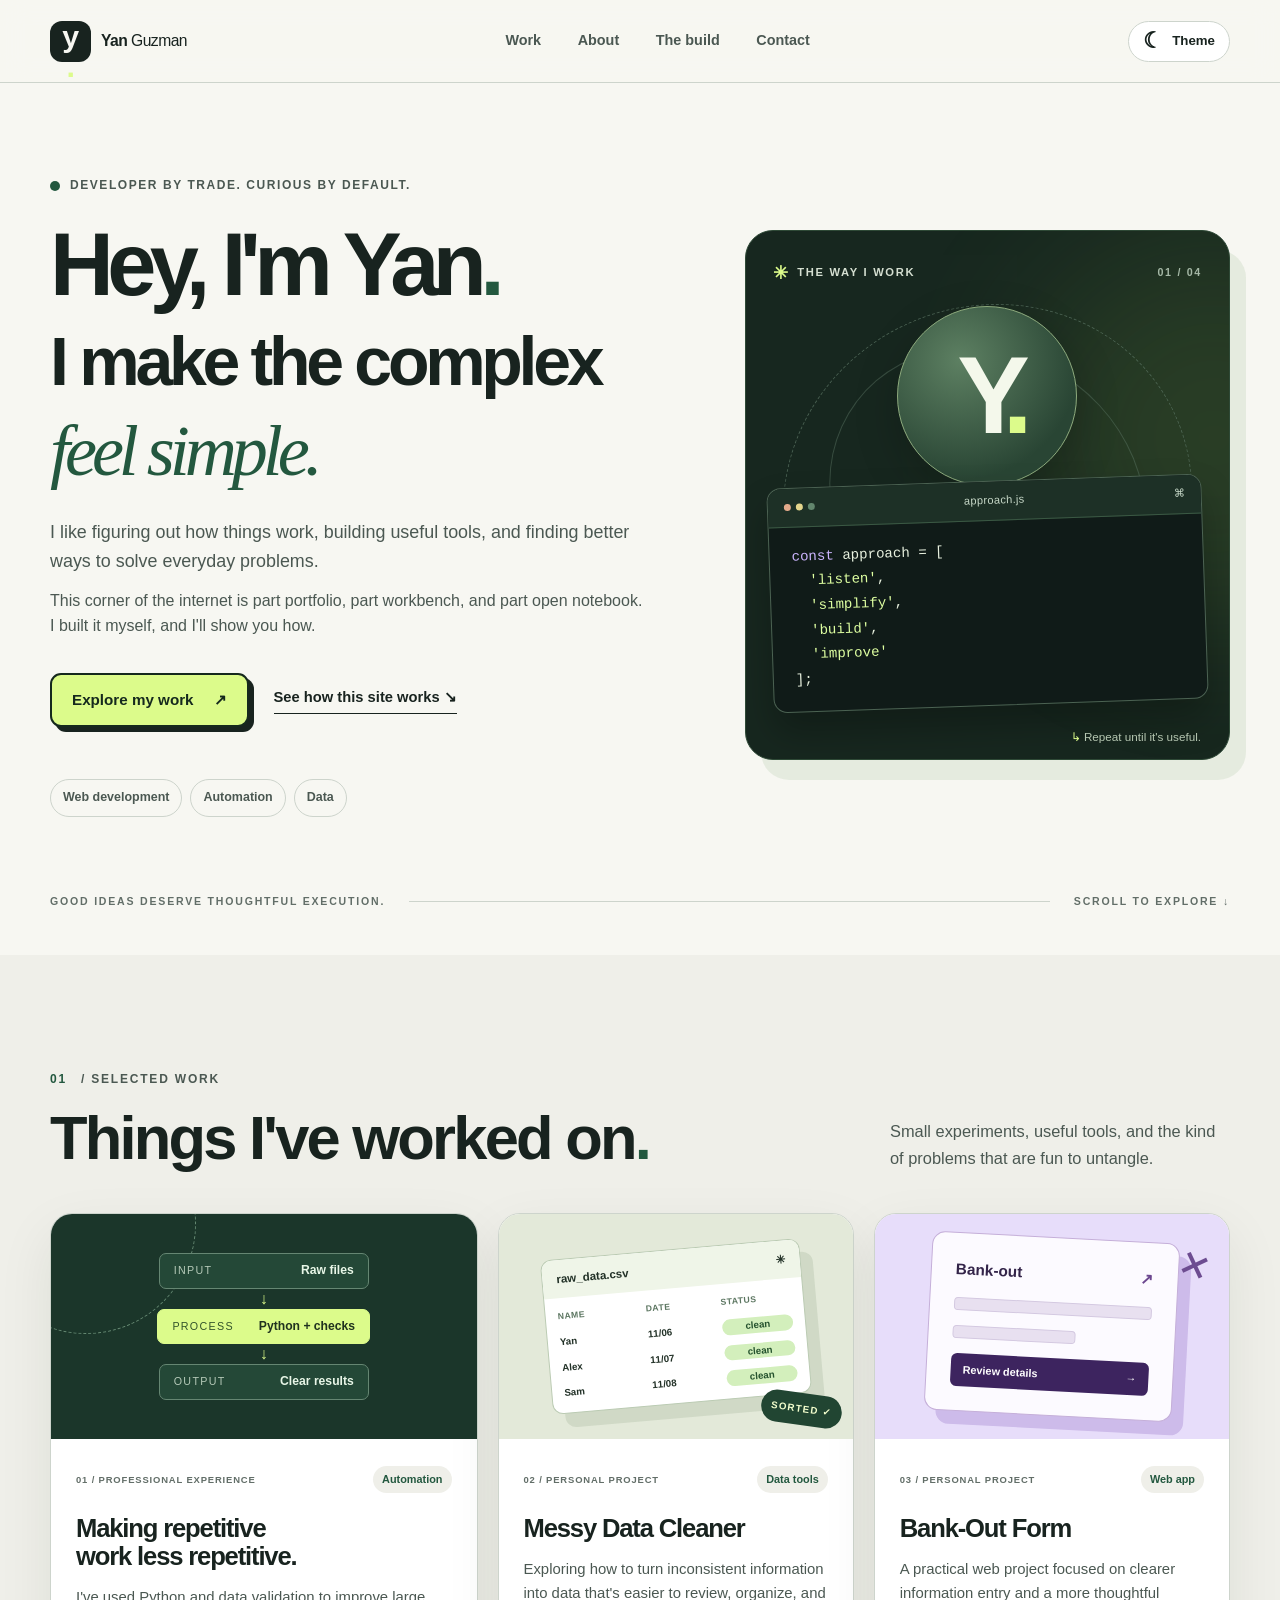
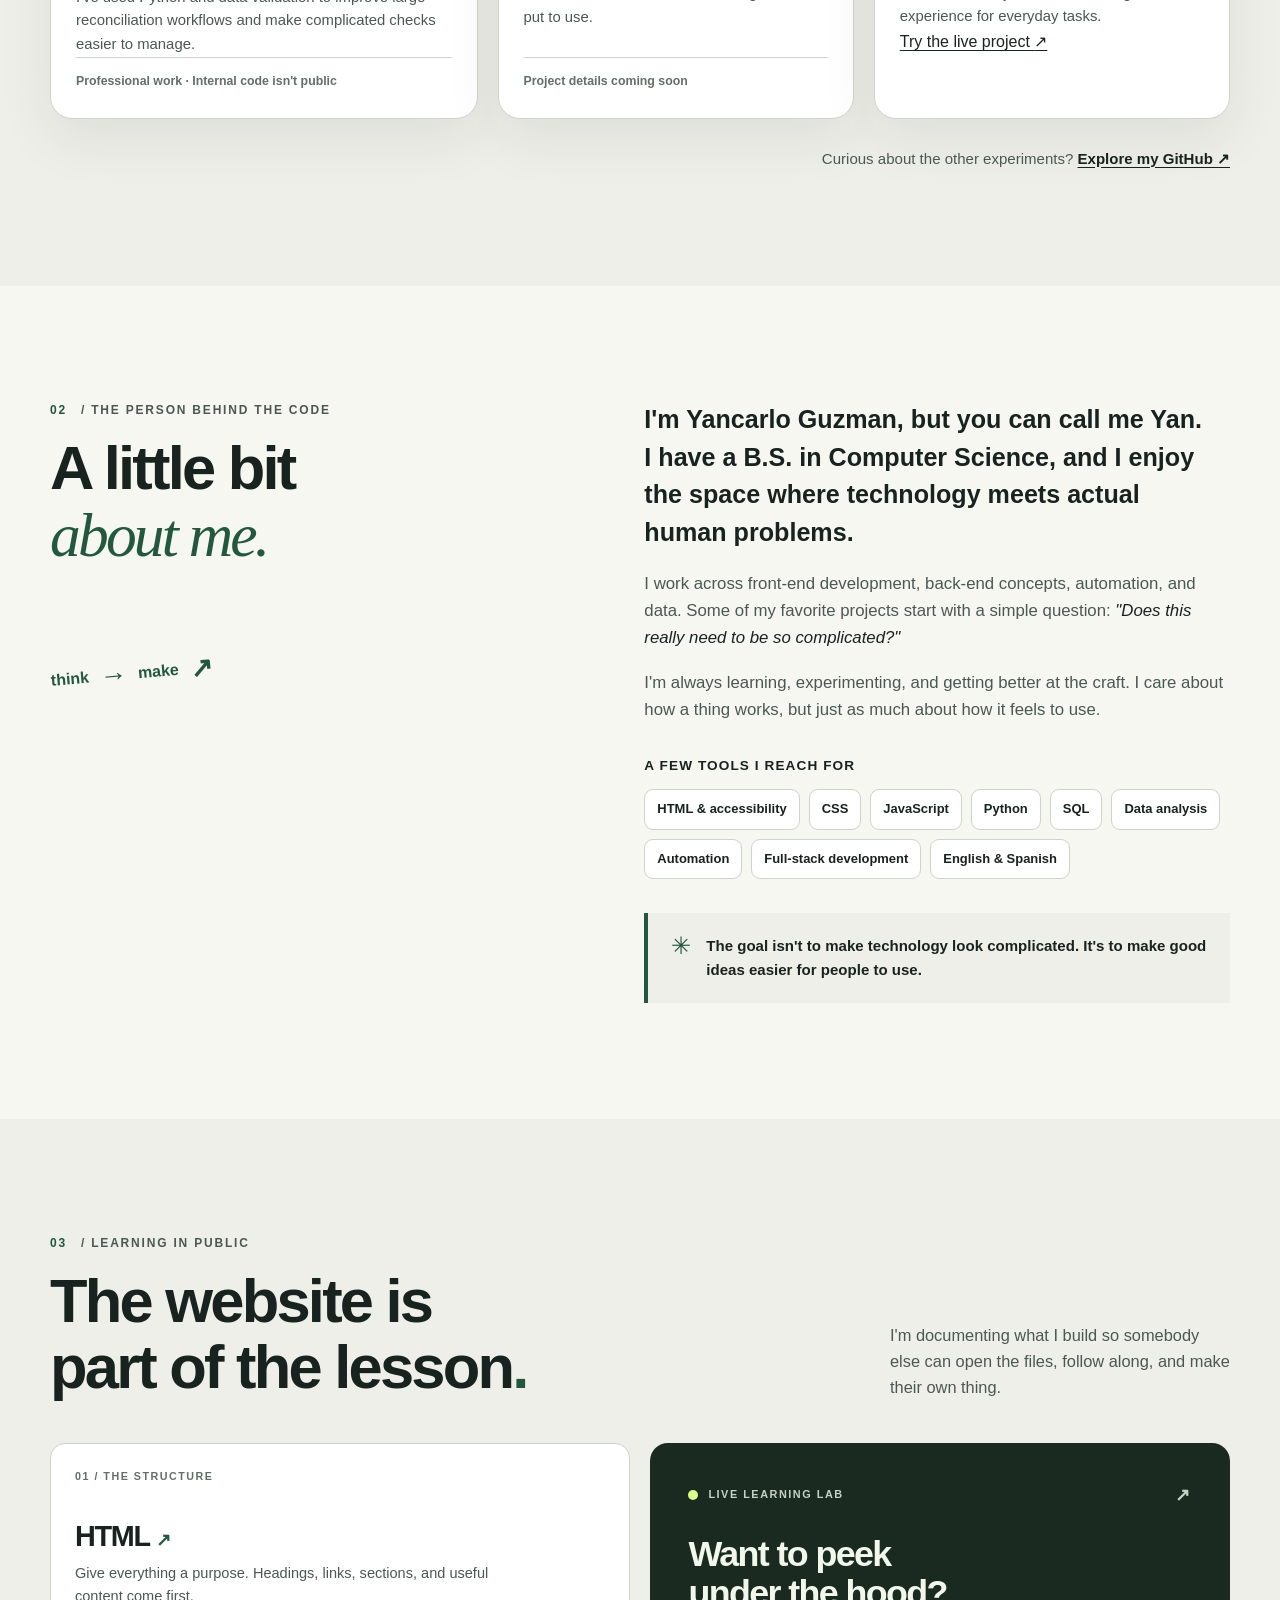
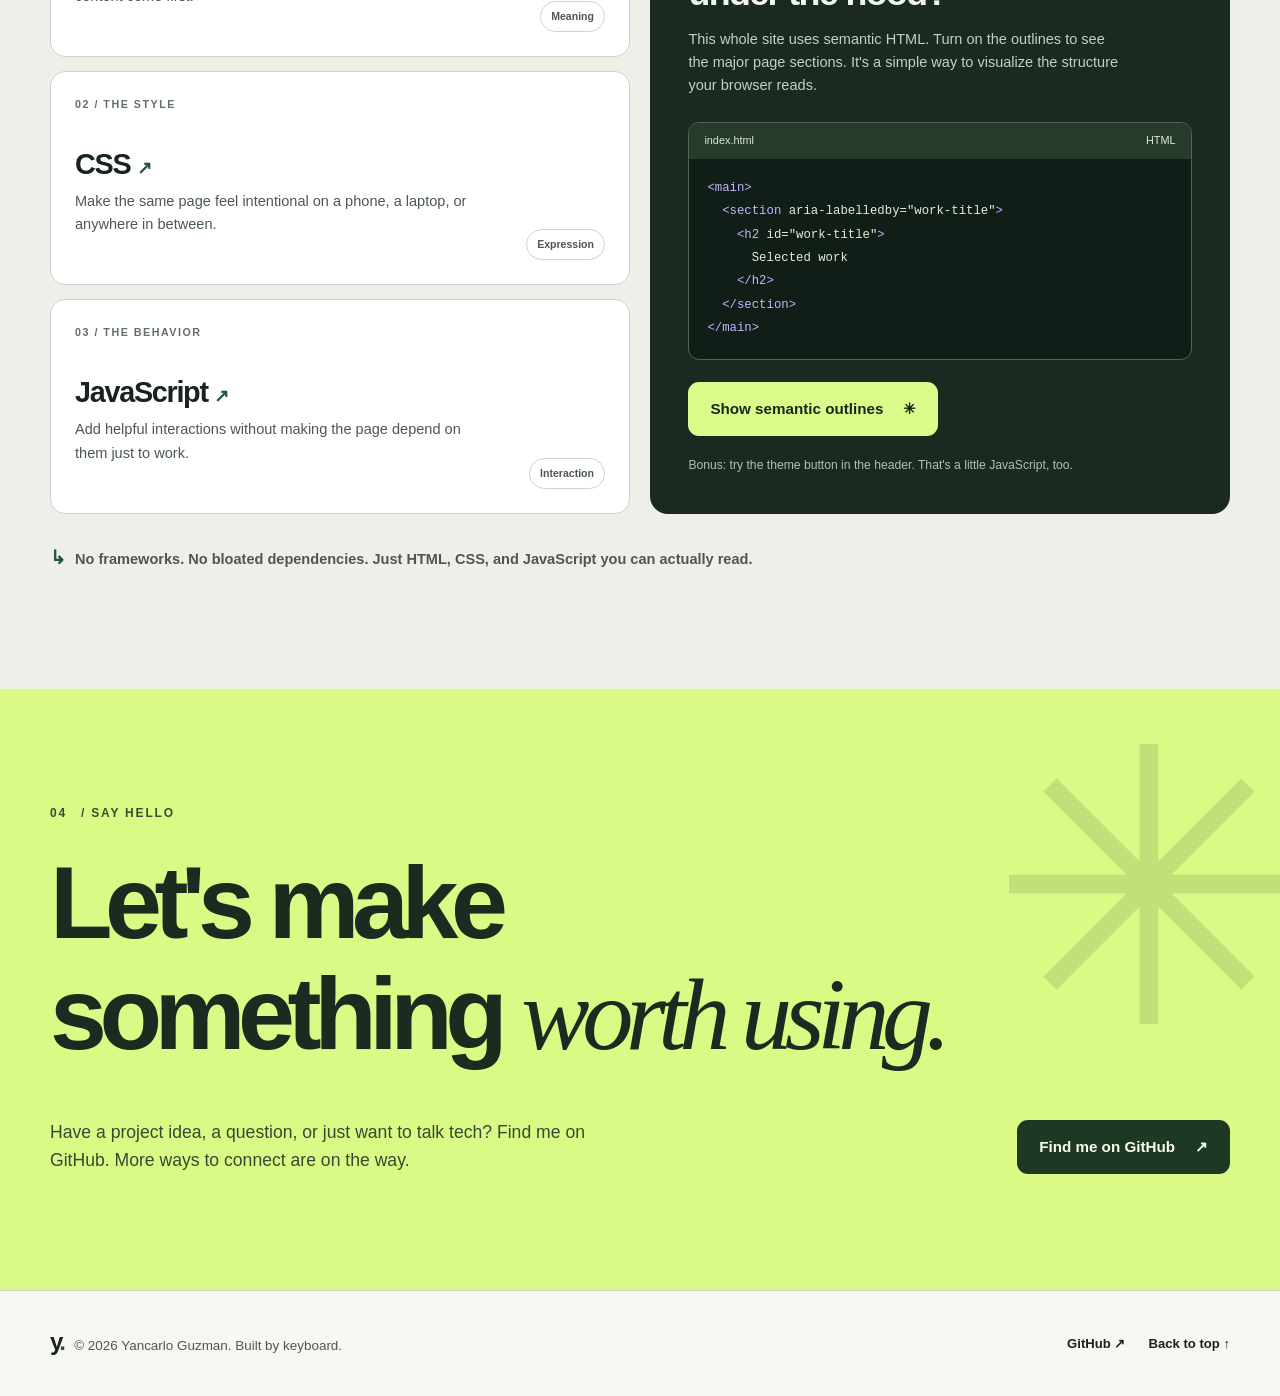
==== commit 8522bbac: "Update index.html project link Bankout web based app link" ====
--- a/index.html
+++ b/index.html
@@ -167,7 +167,10 @@
               <p class="project-meta"><span>03 / PERSONAL PROJECT</span><span class="project-tag">Web app</span></p>
               <h3>Bank-Out Form</h3>
               <p>A practical web project focused on clearer information entry and a more thoughtful experience for everyday tasks.</p>
-              <p class="project-disclosure">Project details coming soon</p>
+              <a class="project-link" href="/projects/bankout/">
+                Try the live project
+                <span aria-hidden="true">↗</span>
+                </a>
             </div>
           </article>
         </div>
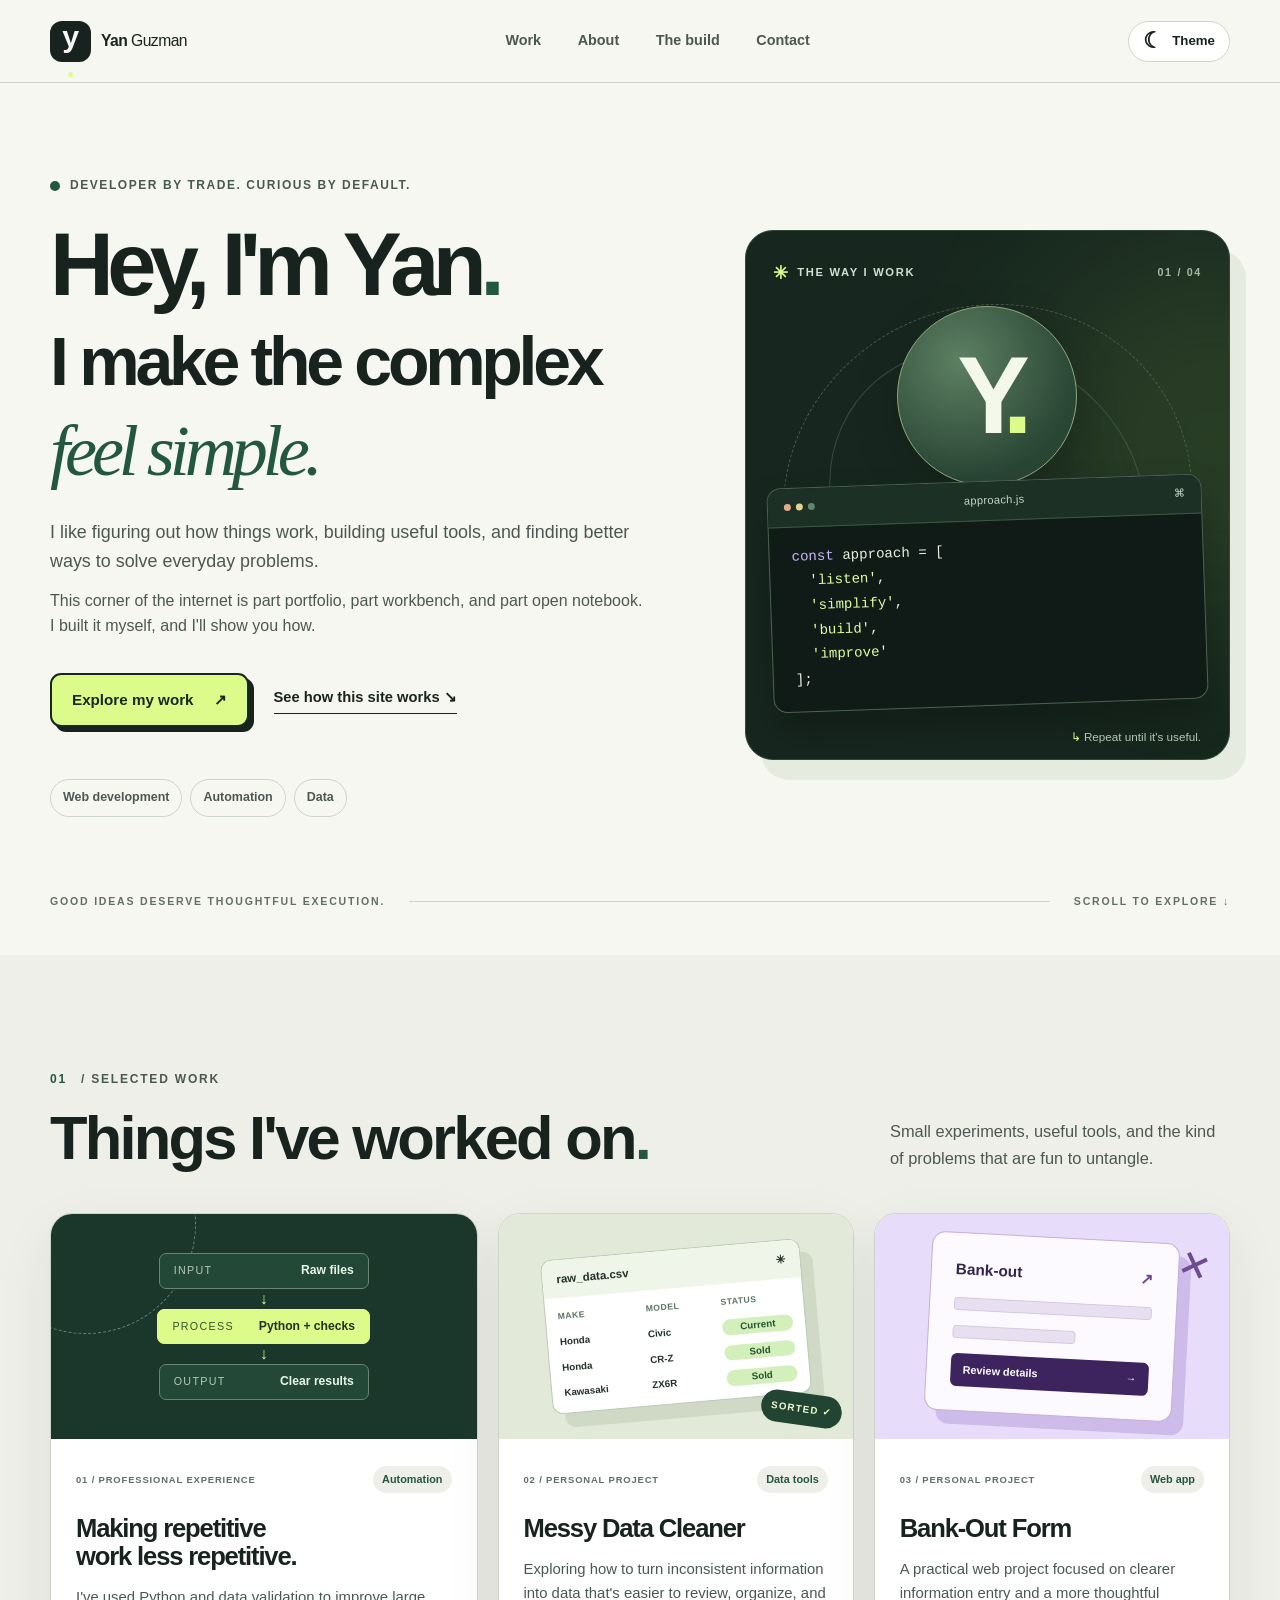
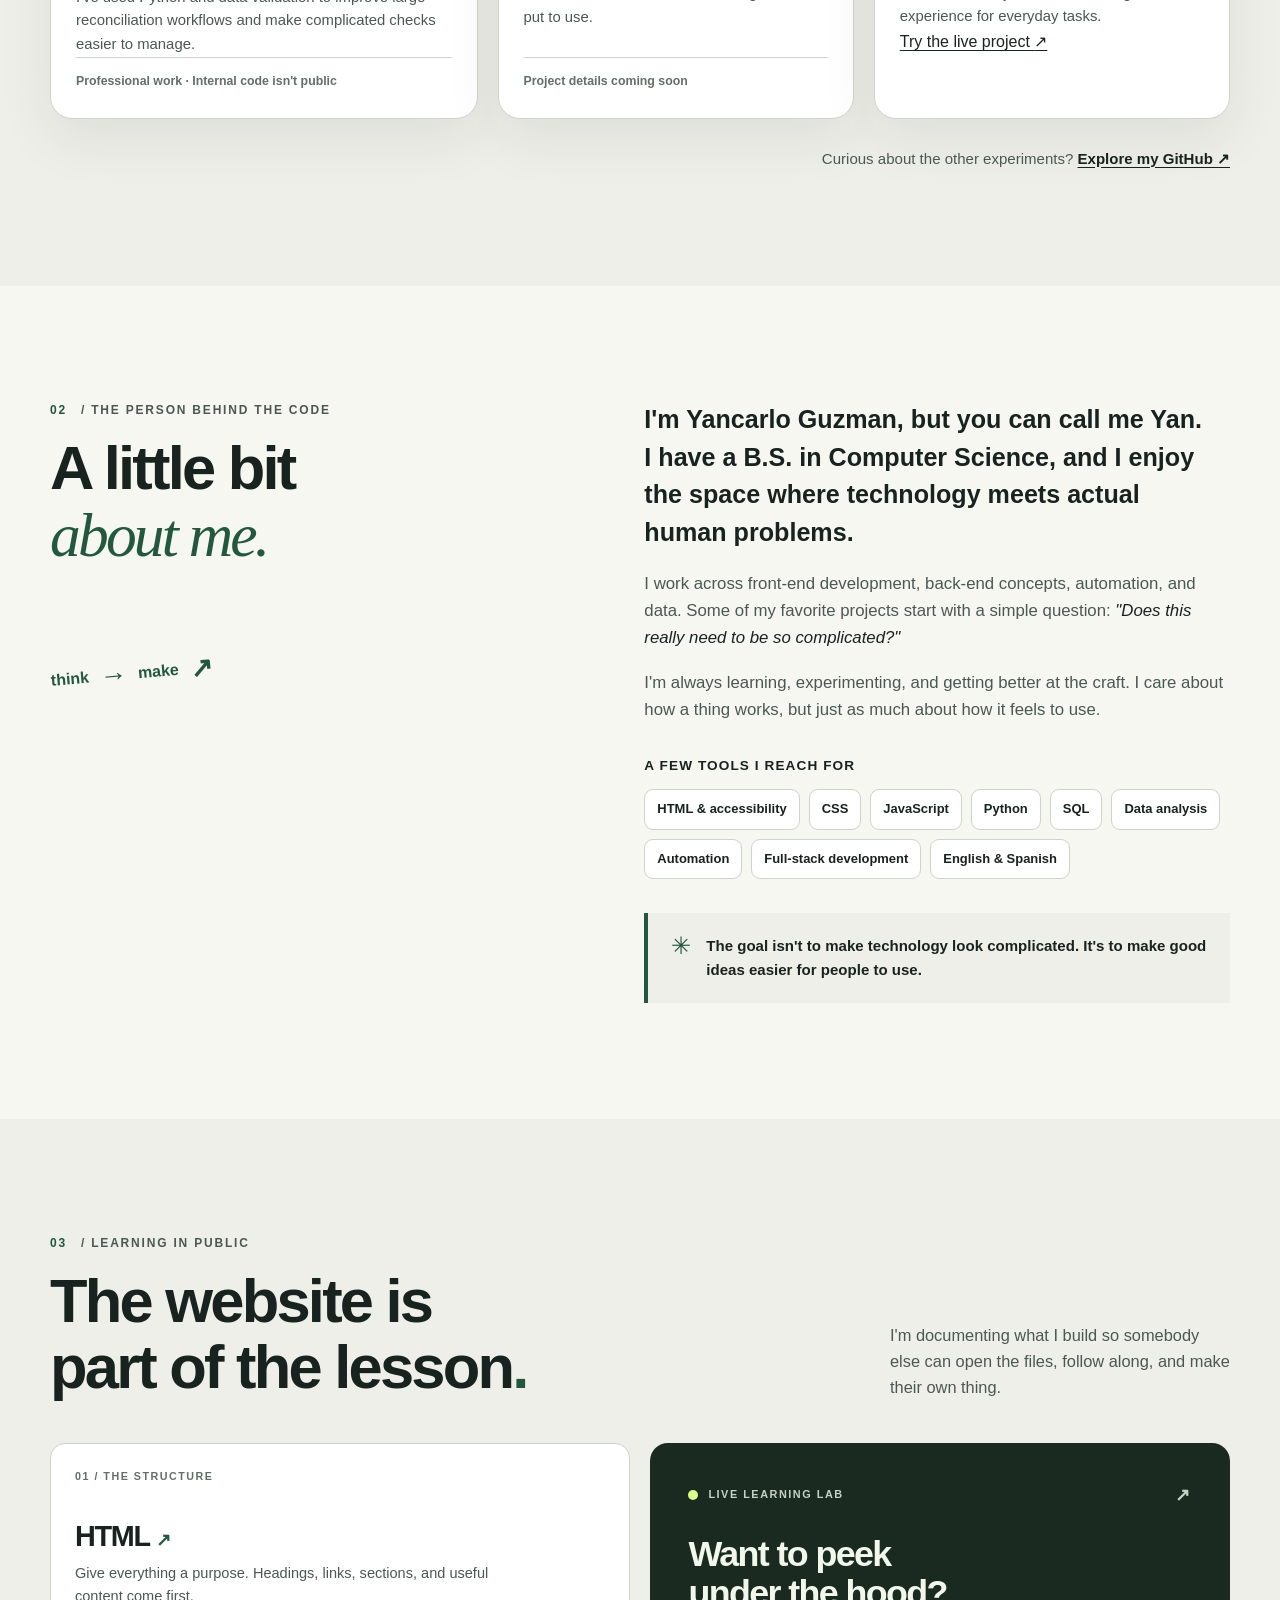
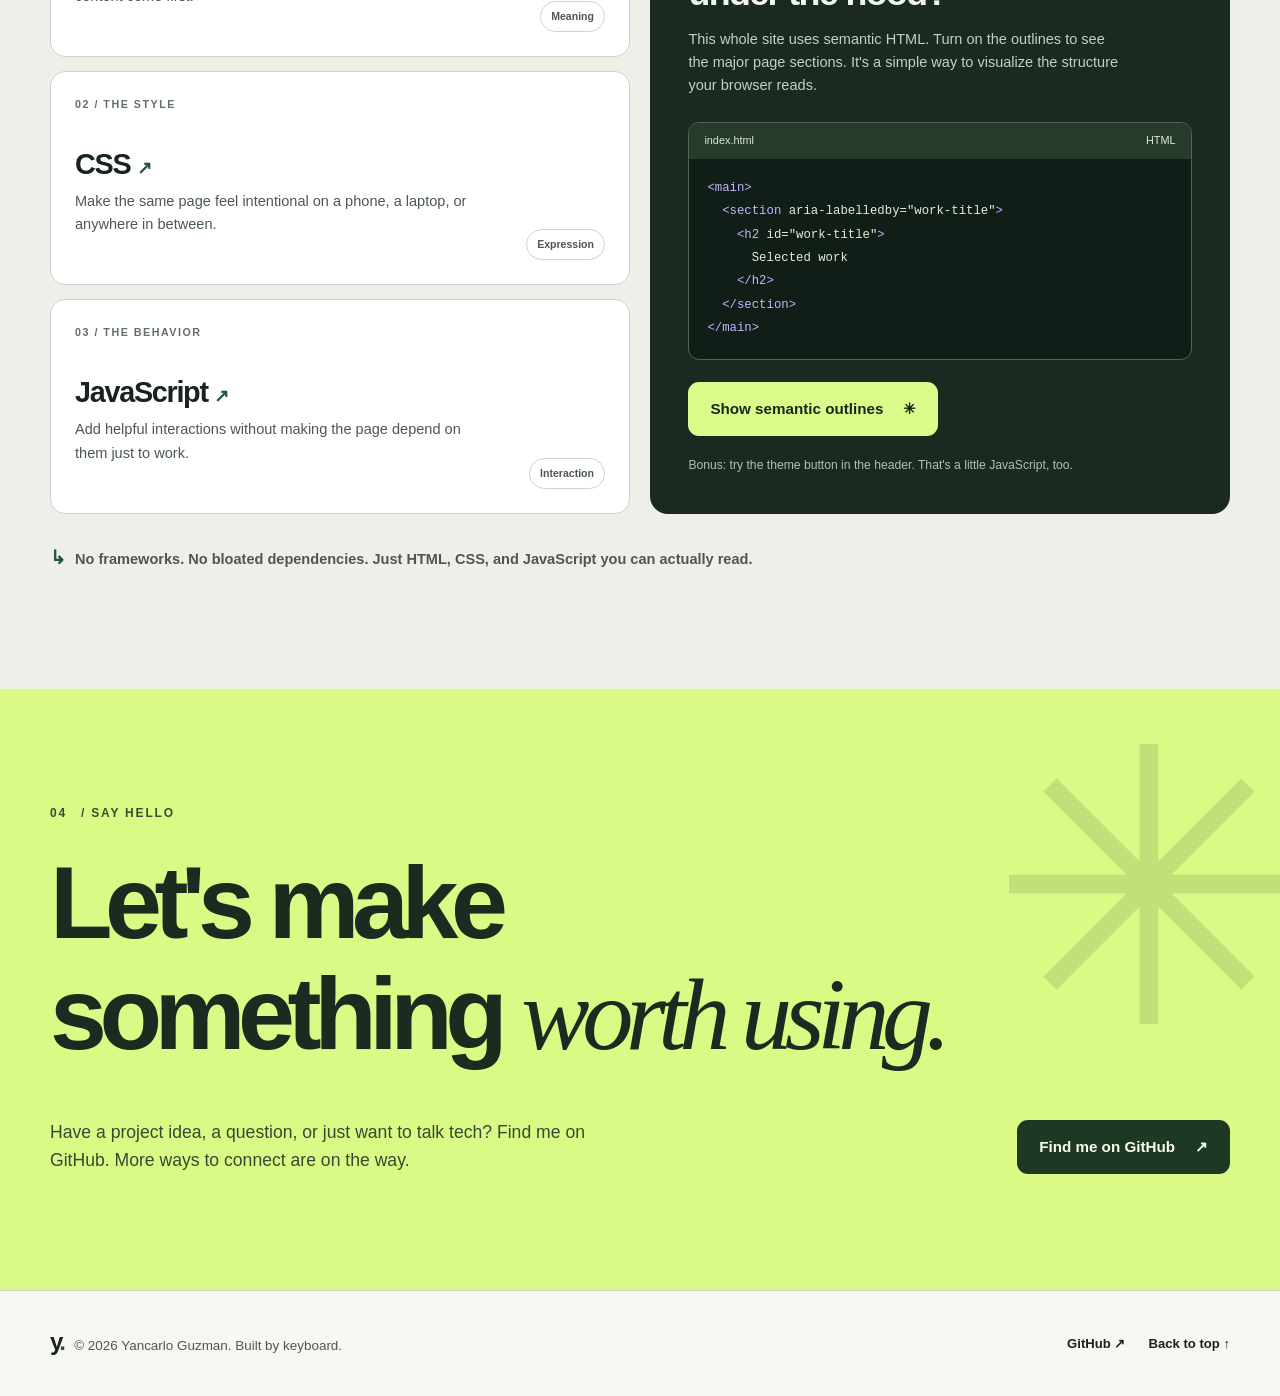
==== commit ebf11d3c: "Update data table structure in index.html made data visual more personal" ====
--- a/index.html
+++ b/index.html
@@ -146,7 +146,7 @@
             <div class="project-art project-art-data" aria-hidden="true">
               <div class="data-window">
                 <div class="data-window-heading"><span>raw_data.csv</span><span>✳</span></div>
-                <div class="data-table"><span>NAME</span><span>DATE</span><span>STATUS</span><b>Yan</b><b>11/06</b><b class="data-pill">clean</b><b>Alex</b><b>11/07</b><b class="data-pill">clean</b><b>Sam</b><b>11/08</b><b class="data-pill">clean</b></div>
+                <div class="data-table"><span>MAKE</span><span>MODEL</span><span>STATUS</span><b>Honda</b><b>Civic</b><b class="data-pill">Current</b><b>Honda</b><b>CR-Z</b><b class="data-pill">Sold</b><b>Kawasaki</b><b>ZX6R</b><b class="data-pill">Sold</b></div>
               </div>
               <span class="art-stamp">SORTED ✓</span>
             </div>
@@ -167,7 +167,7 @@
               <p class="project-meta"><span>03 / PERSONAL PROJECT</span><span class="project-tag">Web app</span></p>
               <h3>Bank-Out Form</h3>
               <p>A practical web project focused on clearer information entry and a more thoughtful experience for everyday tasks.</p>
-              <a class="project-link" href="/projects/bankout/">
+              <a class="project-link" href="/projects/bankout">
                 Try the live project
                 <span aria-hidden="true">↗</span>
                 </a>
